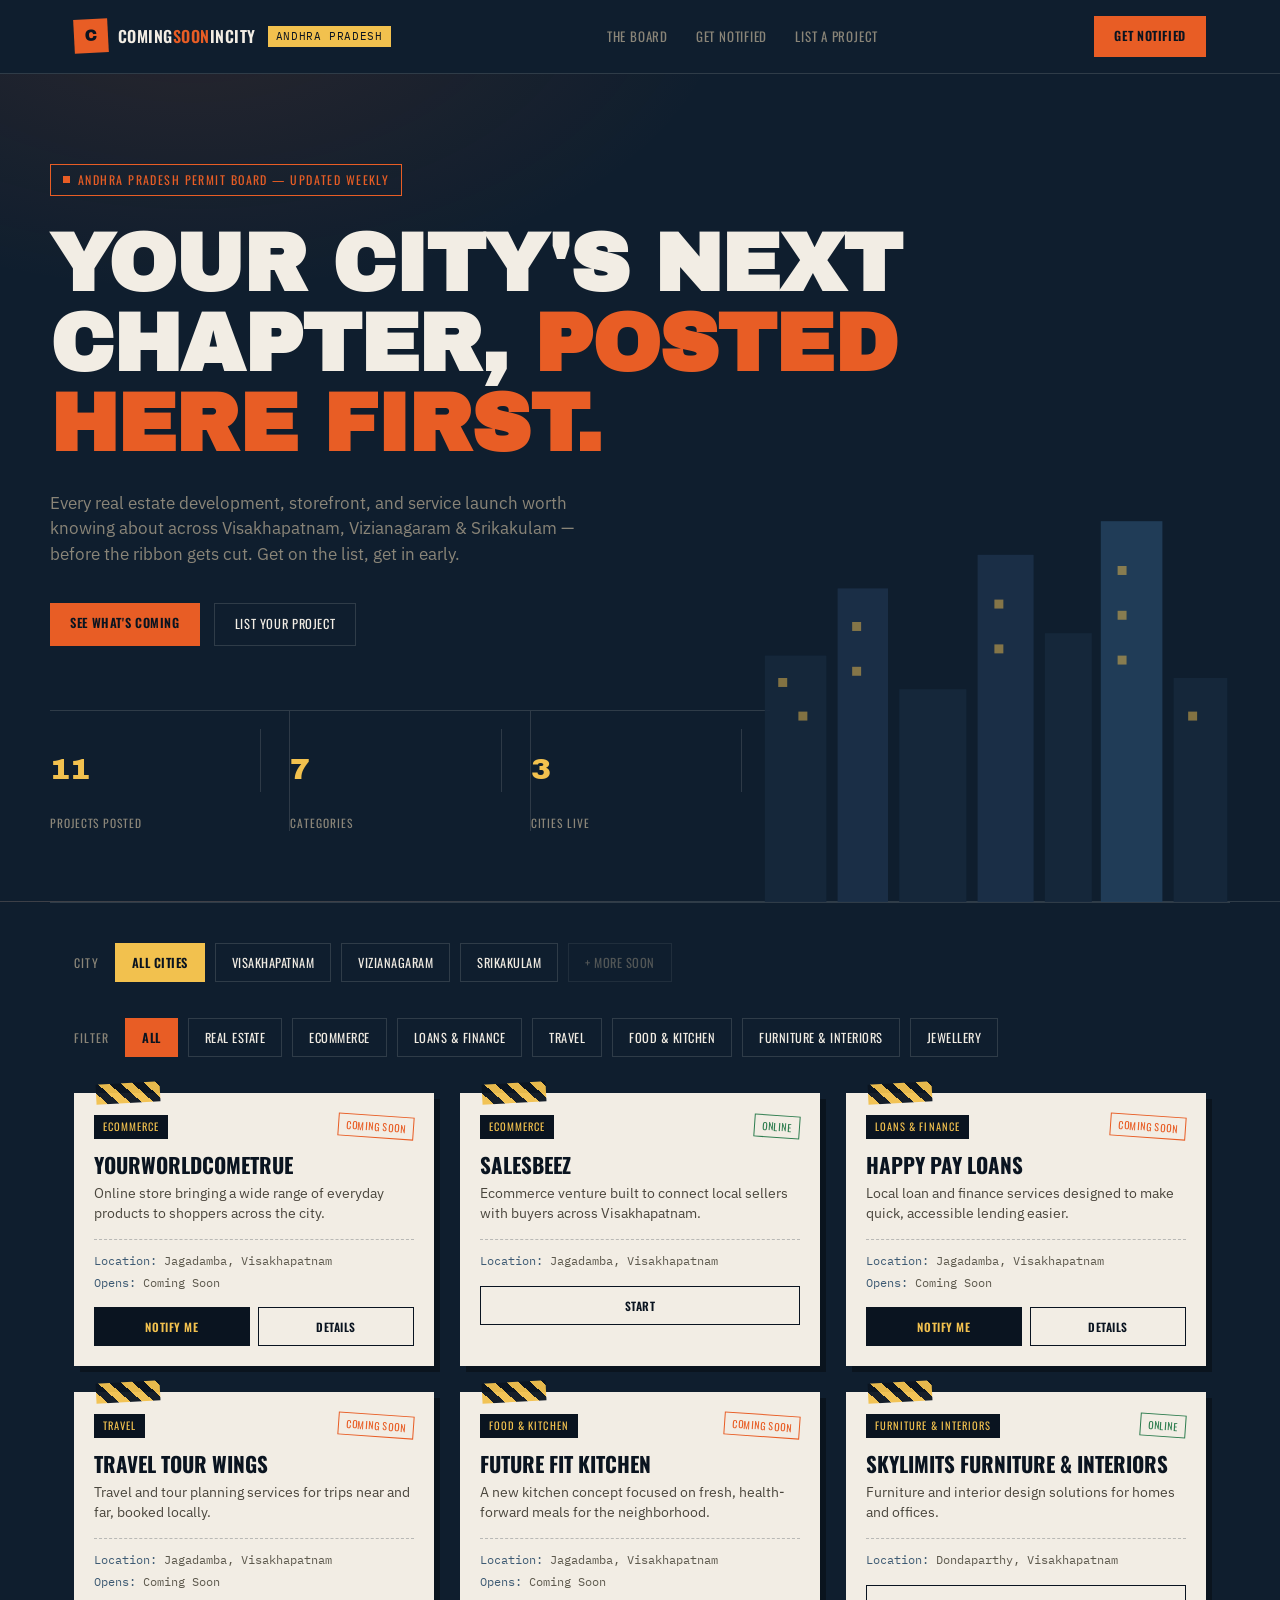
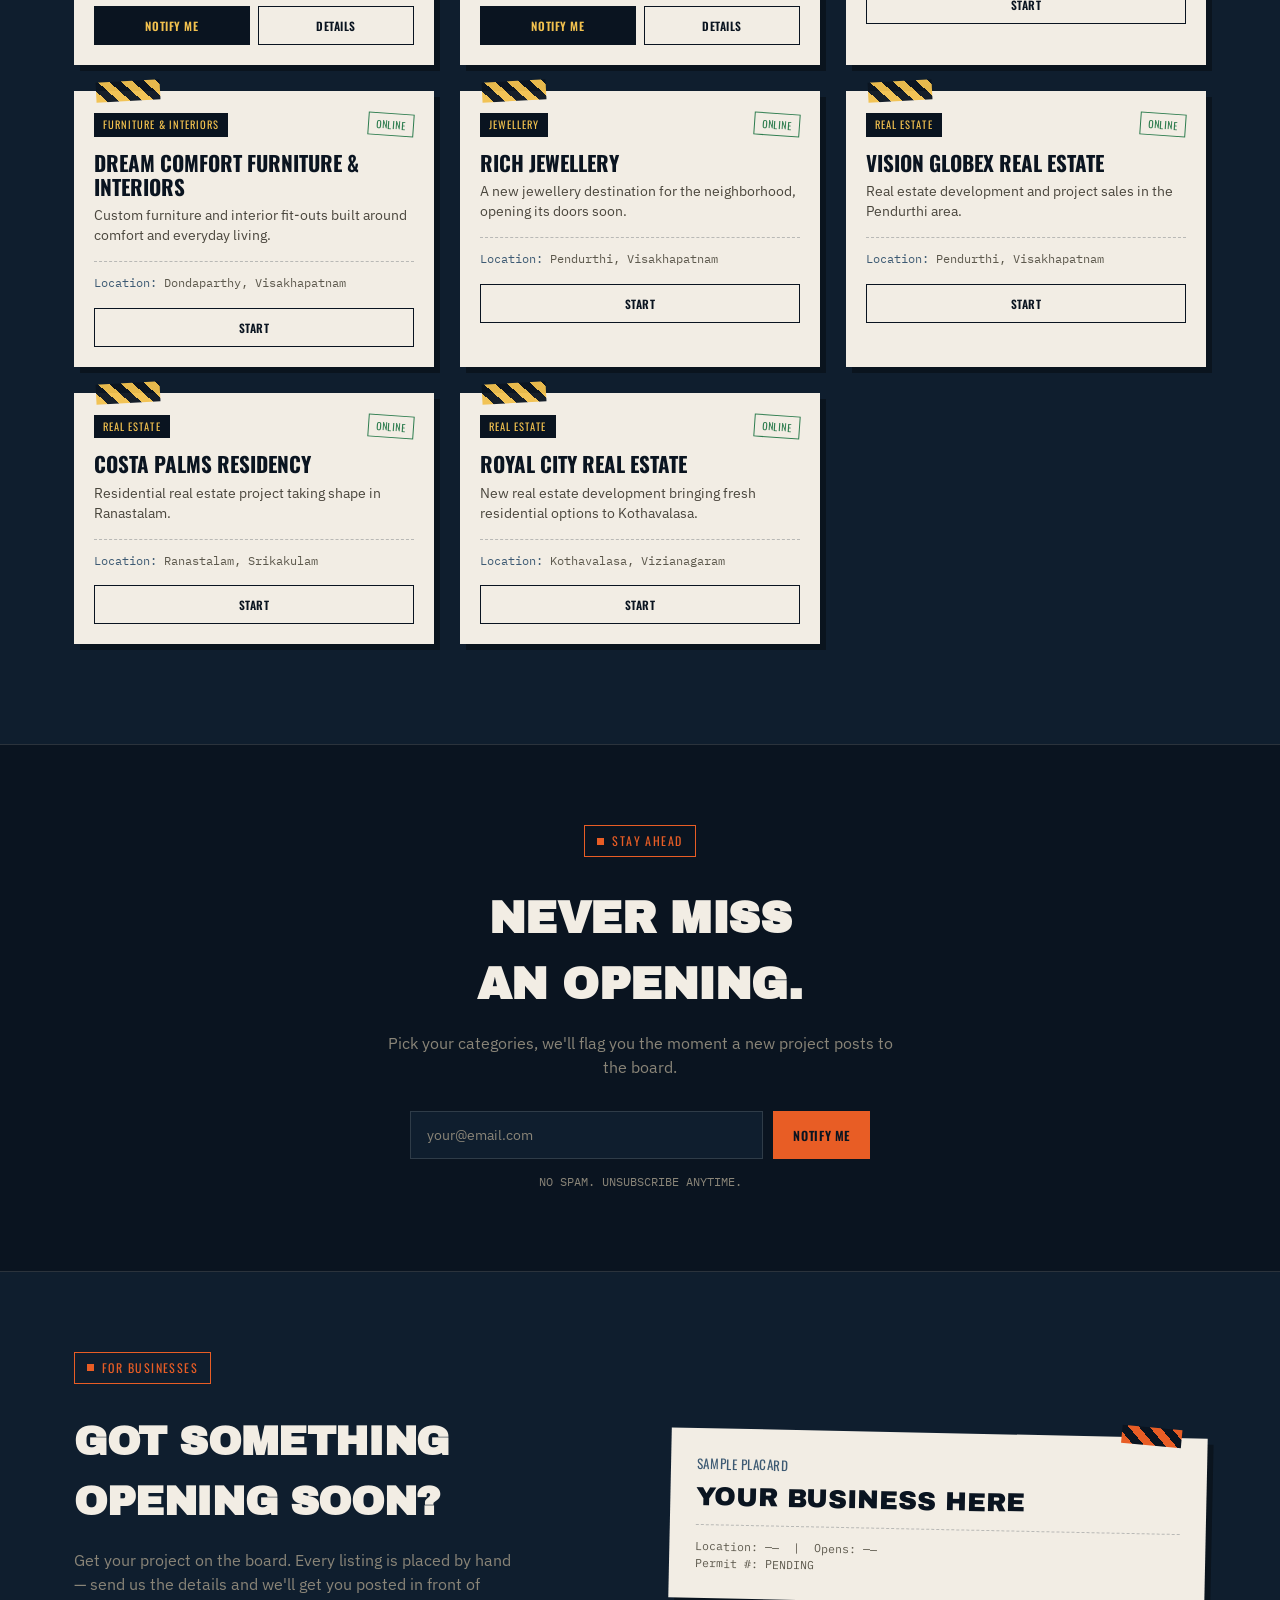
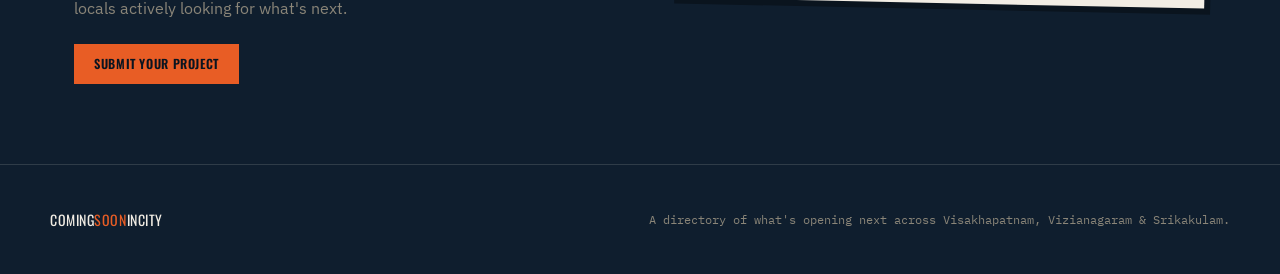
==== index.html @ 146c9859 "Initial commit" ====
<!DOCTYPE html>
<html lang="en">
<head>
<meta charset="UTF-8">
<meta name="viewport" content="width=device-width, initial-scale=1.0">
<title>ComingSoonInCity — What's Opening Next</title>
<link rel="preconnect" href="https://fonts.googleapis.com">
<link href="https://fonts.googleapis.com/css2?family=Archivo+Black&family=Oswald:wght@400;500;600;700&family=IBM+Plex+Sans:wght@400;500;600&family=IBM+Plex+Mono:wght@400;500;600&display=swap" rel="stylesheet">
<link rel="stylesheet" href="style.css">
</head>
<body>

<header>
  <div class="nav-wrap">
    <div class="logo">
      <div class="mark">C</div>
      <div class="wordmark">Coming<span>Soon</span>InCity</div>
      <div class="city-badge">Andhra Pradesh</div>
    </div>
    <nav class="links">
      <a href="#board">The Board</a>
      <a href="#notify">Get Notified</a>
      <a href="#list">List a Project</a>
    </nav>
    <a href="#notify" class="btn btn-primary">Get Notified</a>
  </div>
</header>

<section class="hero">
  <div class="hero-inner">
    <div class="permit-tag">Andhra Pradesh Permit Board — Updated Weekly</div>
    <h1 class="hero-headline display">
      Your city's next<br> chapter, <span class="accent">posted<br>here first.</span>
    </h1>
    <p class="hero-sub">Every real estate development, storefront, and service launch worth knowing about across Visakhapatnam, Vizianagaram &amp; Srikakulam — before the ribbon gets cut. Get on the list, get in early.</p>
    <div class="hero-cta">
      <a href="#board" class="btn btn-primary">See What's Coming</a>
      <a href="#list" class="btn btn-outline">List Your Project</a>
    </div>

    <div class="hero-stats">
      <div><div class="num">11</div><div class="lbl">Projects Posted</div></div>
      <div><div class="num">7</div><div class="lbl">Categories</div></div>
      <div><div class="num">3</div><div class="lbl">Cities Live</div></div>
    </div>
  </div>

  <svg class="skyline" viewBox="0 0 500 400" xmlns="http://www.w3.org/2000/svg" aria-hidden="true">
    <rect x="40" y="180" width="55" height="220" fill="#16283c"/>
    <rect x="105" y="120" width="45" height="280" fill="#1c3049"/>
    <rect x="160" y="210" width="60" height="190" fill="#16283c"/>
    <rect x="230" y="90" width="50" height="310" fill="#1c3049"/>
    <rect x="290" y="160" width="42" height="240" fill="#16283c"/>
    <rect x="340" y="60" width="55" height="340" fill="#22405c"/>
    <rect x="405" y="200" width="48" height="200" fill="#16283c"/>
    <g fill="#F2C14E" opacity="0.55">
      <rect x="52" y="200" width="8" height="8"/><rect x="70" y="230" width="8" height="8"/>
      <rect x="118" y="150" width="8" height="8"/><rect x="118" y="190" width="8" height="8"/>
      <rect x="245" y="130" width="8" height="8"/><rect x="245" y="170" width="8" height="8"/>
      <rect x="355" y="100" width="8" height="8"/><rect x="355" y="140" width="8" height="8"/><rect x="355" y="180" width="8" height="8"/>
      <rect x="418" y="230" width="8" height="8"/>
    </g>
  </svg>
</section>

<div class="city-bar">
  <span class="label">City</span>
  <button class="city-chip active" data-city="all">All Cities</button>
  <button class="city-chip" data-city="visakhapatnam">Visakhapatnam</button>
  <button class="city-chip" data-city="vizianagaram">Vizianagaram</button>
  <button class="city-chip" data-city="srikakulam">Srikakulam</button>
  <button class="city-chip disabled" disabled>+ More Soon</button>
</div>

<div class="filter-bar" id="board">
  <span class="label">Filter</span>
  <button class="chip active" data-filter="all">All</button>
  <button class="chip" data-filter="real-estate">Real Estate</button>
  <button class="chip" data-filter="ecommerce">Ecommerce</button>
  <button class="chip" data-filter="loans">Loans &amp; Finance</button>
  <button class="chip" data-filter="travel">Travel</button>
  <button class="chip" data-filter="kitchen">Food &amp; Kitchen</button>
  <button class="chip" data-filter="furniture">Furniture &amp; Interiors</button>
  <button class="chip" data-filter="jewellery">Jewellery</button>
</div>

<div class="board" id="cardGrid">

  <div class="card" data-cat="ecommerce" data-city="visakhapatnam">
    <div class="tape"></div>
    <div class="card-top"><span class="cat-tag">Ecommerce</span><span class="stamp">Coming Soon</span></div>
    <h3>YourWorldComeTrue</h3>
    <p class="desc">Online store bringing a wide range of everyday products to shoppers across the city.</p>
    <div class="meta">
      <span><span class="k">Location:</span> Jagadamba, Visakhapatnam</span>
      <span><span class="k">Opens:</span> Coming Soon</span>
    </div>
    <div class="card-cta"><button class="primary">Notify Me</button><button>Details</button></div>
  </div>

  <div class="card" data-cat="ecommerce" data-city="visakhapatnam">
    <div class="tape"></div>
    <div class="card-top"><span class="cat-tag">Ecommerce</span><span class="stamp online">Online</span></div>
    <h3>SalesBeez</h3>
    <p class="desc">Ecommerce venture built to connect local sellers with buyers across Visakhapatnam.</p>
    <div class="meta">
      <span><span class="k">Location:</span> Jagadamba, Visakhapatnam</span>
    </div>
    <div class="card-cta">
      <button class="start-btn" data-name="SalesBeez" data-youtube="https://youtube.com/@salesbeez" data-instagram="https://instagram.com/salesbeez" data-wa-join="https://wa.me/9959427831?text=Hi%2C%20I%27d%20like%20to%20connect%20with%20SalesBeez" data-wa-buy="https://wa.me/9347965863?text=Hi%2C%20I%27d%20like%20to%20purchase%20items%20from%20SalesBeez">Start</button>
    </div>
  </div>

  <div class="card" data-cat="loans" data-city="visakhapatnam">
    <div class="tape"></div>
    <div class="card-top"><span class="cat-tag">Loans &amp; Finance</span><span class="stamp">Coming Soon</span></div>
    <h3>Happy Pay Loans</h3>
    <p class="desc">Local loan and finance services designed to make quick, accessible lending easier.</p>
    <div class="meta">
      <span><span class="k">Location:</span> Jagadamba, Visakhapatnam</span>
      <span><span class="k">Opens:</span> Coming Soon</span>
    </div>
    <div class="card-cta"><button class="primary">Notify Me</button><button>Details</button></div>
  </div>

  <div class="card" data-cat="travel" data-city="visakhapatnam">
    <div class="tape"></div>
    <div class="card-top"><span class="cat-tag">Travel</span><span class="stamp">Coming Soon</span></div>
    <h3>Travel Tour Wings</h3>
    <p class="desc">Travel and tour planning services for trips near and far, booked locally.</p>
    <div class="meta">
      <span><span class="k">Location:</span> Jagadamba, Visakhapatnam</span>
      <span><span class="k">Opens:</span> Coming Soon</span>
    </div>
    <div class="card-cta"><button class="primary">Notify Me</button><button>Details</button></div>
  </div>

  <div class="card" data-cat="kitchen" data-city="visakhapatnam">
    <div class="tape"></div>
    <div class="card-top"><span class="cat-tag">Food &amp; Kitchen</span><span class="stamp">Coming Soon</span></div>
    <h3>Future Fit Kitchen</h3>
    <p class="desc">A new kitchen concept focused on fresh, health-forward meals for the neighborhood.</p>
    <div class="meta">
      <span><span class="k">Location:</span> Jagadamba, Visakhapatnam</span>
      <span><span class="k">Opens:</span> Coming Soon</span>
    </div>
    <div class="card-cta"><button class="primary">Notify Me</button><button>Details</button></div>
  </div>

  <div class="card" data-cat="furniture" data-city="visakhapatnam">
    <div class="tape"></div>
    <div class="card-top"><span class="cat-tag">Furniture &amp; Interiors</span><span class="stamp online">Online</span></div>
    <h3>Skylimits Furniture &amp; Interiors</h3>
    <p class="desc">Furniture and interior design solutions for homes and offices.</p>
    <div class="meta">
      <span><span class="k">Location:</span> Dondaparthy, Visakhapatnam</span>
    </div>
    <div class="card-cta">
      <button class="start-btn" data-name="Skylimits Furniture &amp; Interiors" data-youtube="https://youtube.com/@skylimitsfurniture" data-instagram="https://instagram.com/skylimitsfurniture" data-wa-join="https://wa.me/9959427831?text=Hi%2C%20I%27d%20like%20to%20connect%20with%20Skylimits%20Furniture" data-wa-buy="https://wa.me/9959427831?text=Hi%2C%20I%27d%20like%20to%20purchase%20items%20from%20Skylimits%20Furniture">Start</button>
    </div>
  </div>

  <div class="card" data-cat="furniture" data-city="visakhapatnam">
    <div class="tape"></div>
    <div class="card-top"><span class="cat-tag">Furniture &amp; Interiors</span><span class="stamp online">Online</span></div>
    <h3>Dream Comfort Furniture &amp; Interiors</h3>
    <p class="desc">Custom furniture and interior fit-outs built around comfort and everyday living.</p>
    <div class="meta">
      <span><span class="k">Location:</span> Dondaparthy, Visakhapatnam</span>
    </div>
    <div class="card-cta">
      <button class="start-btn" data-name="Dream Comfort Furniture &amp; Interiors" data-youtube="https://youtube.com/@dreamcomfortfurniture" data-instagram="https://instagram.com/dreamcomfortfurniture" data-wa-join="https://wa.me/9959427831?text=Hi%2C%20I%27d%20like%20to%20connect%20with%20Dream%20Comfort%20Furniture" data-wa-buy="https://wa.me/9959427831?text=Hi%2C%20I%27d%20like%20to%20purchase%20items%20from%20Dream%20Comfort%20Furniture">Start</button>
    </div>
  </div>

  <div class="card" data-cat="jewellery" data-city="visakhapatnam">
    <div class="tape"></div>
    <div class="card-top"><span class="cat-tag">Jewellery</span><span class="stamp online">Online</span></div>
    <h3>Rich Jewellery</h3>
    <p class="desc">A new jewellery destination for the neighborhood, opening its doors soon.</p>
    <div class="meta">
      <span><span class="k">Location:</span> Pendurthi, Visakhapatnam</span>
    </div>
    <div class="card-cta">
      <button class="start-btn" data-name="Rich Jewellery" data-youtube="https://youtube.com/@richjewellery" data-instagram="https://instagram.com/richjewellery" data-wa-join="https://wa.me/9959427831?text=Hi%2C%20I%27d%20like%20to%20connect%20with%20Rich%20Jewellery" data-wa-buy="https://wa.me/9959427831?text=Hi%2C%20I%27d%20like%20to%20purchase%20items%20from%20Rich%20Jewellery">Start</button>
    </div>
  </div>

  <div class="card" data-cat="real-estate" data-city="visakhapatnam">
    <div class="tape"></div>
    <div class="card-top"><span class="cat-tag">Real Estate</span><span class="stamp online">Online</span></div>
    <h3>Vision Globex Real Estate</h3>
    <p class="desc">Real estate development and project sales in the Pendurthi area.</p>
    <div class="meta">
      <span><span class="k">Location:</span> Pendurthi, Visakhapatnam</span>
    </div>
    <div class="card-cta">
      <button class="start-btn" data-name="Vision Globex Real Estate" data-youtube="https://youtube.com/@visionglobexrealestate" data-instagram="https://instagram.com/visionglobexrealestate" data-wa-join="https://wa.me/9347965863?text=Hi%2C%20I%27d%20like%20to%20connect%20with%20Vision%20Globex%20Real%20Estate" data-wa-buy="https://wa.me/910000000000?text=Hi%2C%20I%27d%20like%20to%20know%20more%20about%20properties%20from%20Vision%20Globex%20Real%20Estate">Start</button>
    </div>
  </div>

  <div class="card" data-cat="real-estate" data-city="srikakulam">
    <div class="tape"></div>
    <div class="card-top"><span class="cat-tag">Real Estate</span><span class="stamp online">Online</span></div>
    <h3>Costa Palms Residency</h3>
    <p class="desc">Residential real estate project taking shape in Ranastalam.</p>
    <div class="meta">
      <span><span class="k">Location:</span> Ranastalam, Srikakulam</span>
    </div>
    <div class="card-cta">
      <button class="start-btn" data-name="Costa Palms Residency" data-youtube="https://youtube.com/@costapalmsresidency" data-instagram="https://instagram.com/costapalmsresidency" data-wa-join="https://wa.me/9347965863?text=Hi%2C%20I%27d%20like%20to%20connect%20with%20Costa%20Palms%20Residency" data-wa-buy="https://wa.me/910000000000?text=Hi%2C%20I%27d%20like%20to%20know%20more%20about%20properties%20from%20Costa%20Palms%20Residency">Start</button>
    </div>
  </div>

  <div class="card" data-cat="real-estate" data-city="vizianagaram">
    <div class="tape"></div>
    <div class="card-top"><span class="cat-tag">Real Estate</span><span class="stamp online">Online</span></div>
    <h3>Royal City Real Estate</h3>
    <p class="desc">New real estate development bringing fresh residential options to Kothavalasa.</p>
    <div class="meta">
      <span><span class="k">Location:</span> Kothavalasa, Vizianagaram</span>
    </div>
    <div class="card-cta">
      <button class="start-btn" data-name="Royal City Real Estate" data-youtube="https://youtube.com/@royalcityrealestate" data-instagram="https://instagram.com/royalcityrealestate" data-wa-join="https://wa.me/9347965863?text=Hi%2C%20I%27d%20like%20to%20connect%20with%20Royal%20City%20Real%20Estate" data-wa-buy="https://wa.me/910000000000?text=Hi%2C%20I%27d%20like%20to%20know%20more%20about%20properties%20from%20Royal%20City%20Real%20Estate">Start</button>
    </div>
  </div>

</div>

<section class="notify" id="notify">
  <div class="notify-inner">
    <div class="permit-tag">Stay Ahead</div>
    <h2 class="display">Never miss<br>an opening.</h2>
    <p>Pick your categories, we'll flag you the moment a new project posts to the board.</p>
    <form class="notify-form" id="notifyForm">
      <input type="email" placeholder="your@email.com" required aria-label="Email address">
      <button type="submit" class="btn btn-primary">Notify Me</button>
    </form>
    <div class="form-success" id="formSuccess">You're on the list — watch your inbox.</div>
    <div class="notify-note">NO SPAM. UNSUBSCRIBE ANYTIME.</div>
  </div>
</section>

<section class="list-project" id="list">
  <div>
    <div class="permit-tag">For Businesses</div>
    <h2 class="display">Got something<br>opening soon?</h2>
    <p>Get your project on the board. Every listing is placed by hand — send us the details and we'll get you posted in front of locals actively looking for what's next.</p>
    <a href="#" class="btn btn-primary">Submit Your Project</a>
  </div>
  <div class="placard-mini">
    <div class="tape"></div>
    <div class="signage">Sample Placard</div>
    <div class="big">Your Business Here</div>
    <div class="fine">Location: —— &nbsp;|&nbsp; Opens: ——<br>Permit #: PENDING</div>
  </div>
</section>

<footer>
  <div class="footer-inner">
    <div class="wordmark">Coming<span>Soon</span>InCity</div>
    <div class="footer-note">A directory of what's opening next across Visakhapatnam, Vizianagaram &amp; Srikakulam.</div>
  </div>
</footer>

<div class="chat-overlay" id="chatOverlay" aria-hidden="true">
  <div class="chat-modal">
    <div class="chat-tape"></div>
    <button class="chat-close" id="chatClose" aria-label="Close">&times;</button>
    <div class="chat-header">
      <span class="chat-dot"></span>
      <span class="signage">Connect Assistant</span>
    </div>
    <p class="chat-msg">Ready to connect with <strong id="chatBizName">this business</strong>? Pick where:</p>

    <div class="chat-options" id="chatMainOptions">
      <a class="chat-btn yt" id="chatYoutube" href="#" target="_blank" rel="noopener">
        <span class="chat-btn-icon">▶</span> Subscribe on YouTube
      </a>
      <a class="chat-btn ig" id="chatInstagram" href="#" target="_blank" rel="noopener">
        <span class="chat-btn-icon">◎</span> Follow on Instagram
      </a>
      <button class="chat-btn wa" id="chatWhatsappBtn">
        <span class="chat-btn-icon">✆</span> Connect on WhatsApp
      </button>
    </div>

    <div class="chat-options" id="chatWaOptions" hidden>
      <p class="chat-submsg">How would you like to reach out?</p>
      <a class="chat-btn wa" id="chatWaJoin" href="#" target="_blank" rel="noopener">Join Their Business</a>
      <a class="chat-btn wa" id="chatWaBuy" href="#" target="_blank" rel="noopener">Purchase Items</a>
      <button class="chat-back" id="chatBack">&larr; Back</button>
    </div>
  </div>
</div>

<script src="script.js"></script>

</body>
</html>
---- style.css ----
:root{
    --navy: #0F1E2E;
    --navy-deep: #0A1420;
    --paper: #F2EDE4;
    --steel: #3D5A73;
    --concrete: #8A8578;
    --orange: #E85D25;
    --yellow: #F2C14E;
    --line: rgba(242,237,228,0.14);
  }
  *{box-sizing:border-box; margin:0; padding:0;}
  html{scroll-behavior:smooth;}
  body{
    background: var(--navy);
    color: var(--paper);
    font-family: 'IBM Plex Sans', sans-serif;
    line-height:1.5;
    overflow-x:hidden;
  }
  .display{ font-family:'Archivo Black', sans-serif; text-transform:uppercase; letter-spacing:-0.01em;}
  .signage{ font-family:'Oswald', sans-serif; text-transform:uppercase; letter-spacing:0.04em;}
  .mono{ font-family:'IBM Plex Mono', monospace; }

  a{color:inherit;}

  /* ---------- Hazard stripe utility ---------- */
  .hazard{
    background: repeating-linear-gradient(45deg, var(--yellow) 0 10px, var(--navy-deep) 10px 20px);
  }

  /* ---------- Nav ---------- */
  header{
    position:sticky; top:0; z-index:50;
    background: var(--navy);
    border-bottom:1px solid var(--line);
  }
  .nav-wrap{
    max-width:1180px; margin:0 auto; padding:16px 24px;
    display:flex; align-items:center; justify-content:space-between;
  }
  .logo{ display:flex; align-items:center; gap:10px; }
  .logo .mark{
    width:34px; height:34px; background:var(--orange); flex-shrink:0;
    display:flex; align-items:center; justify-content:center;
    font-family:'Archivo Black', sans-serif; color:var(--navy-deep); font-size:16px;
    transform:rotate(-3deg);
  }
  .logo .wordmark{ font-family:'Oswald', sans-serif; font-weight:600; letter-spacing:0.03em; font-size:16px; text-transform:uppercase;}
  .logo .wordmark span{ color: var(--orange); }
  .city-badge{
    font-family:'IBM Plex Mono', monospace; font-size:10.5px; letter-spacing:0.06em; text-transform:uppercase;
    color: var(--navy-deep); background: var(--yellow); padding:3px 8px; margin-left:2px;
  }
  @media (max-width:560px){ .city-badge{ display:none; } }
  nav.links{ display:flex; gap:28px; font-size:13px; letter-spacing:0.06em; }
  nav.links a{ text-decoration:none; color: var(--concrete); font-family:'Oswald',sans-serif; text-transform:uppercase; transition:color .15s;}
  nav.links a:hover{ color: var(--paper); }
  .btn{
    font-family:'Oswald', sans-serif; text-transform:uppercase; letter-spacing:0.05em; font-size:12.5px;
    padding:11px 20px; border:none; cursor:pointer; text-decoration:none;
    display:inline-block; transition:transform .15s, box-shadow .15s;
  }
  .btn-primary{ background:var(--orange); color:var(--navy-deep); font-weight:600;}
  .btn-primary:hover{ transform:translate(-2px,-2px); box-shadow:3px 3px 0 var(--yellow);}
  .btn-outline{ background:transparent; border:1px solid var(--line); color:var(--paper);}
  .btn-outline:hover{ border-color:var(--paper); }
  @media (max-width:760px){ nav.links{ display:none; } }

  /* ---------- Hero ---------- */
  .hero{
    position:relative;
    padding:90px 24px 70px;
    border-bottom:1px solid var(--line);
    background:
      radial-gradient(ellipse 900px 500px at 15% -10%, rgba(232,93,37,0.12), transparent 60%),
      var(--navy);
  }
  .hero-inner{ max-width:1180px; margin:0 auto; position:relative; }
  .permit-tag{
    display:inline-flex; align-items:center; gap:8px;
    border:1px solid var(--orange); color:var(--orange);
    font-family:'Oswald', sans-serif; font-size:12px; letter-spacing:0.12em; text-transform:uppercase;
    padding:6px 12px; margin-bottom:28px;
  }
  .permit-tag::before{ content:""; width:7px; height:7px; background:var(--orange); display:inline-block; }
  h1.hero-headline{
    font-size: clamp(38px, 6.4vw, 84px);
    line-height: 0.98;
    max-width: 950px;
  }
  h1.hero-headline .accent{ color: var(--orange); }
  .hero-sub{
    max-width: 560px; margin-top:26px; font-size:17px; color: var(--concrete);
  }
  .hero-cta{ display:flex; gap:14px; margin-top:36px; flex-wrap:wrap; }

  .skyline{
    position:absolute; right:0; bottom:-1px; width:46%; max-width:560px; opacity:0.9;
    pointer-events:none;
  }
  @media (max-width: 900px){ .skyline{ display:none; } }

  .hero-stats{
    display:flex; gap:0; margin-top:64px; border-top:1px solid var(--line);
    max-width:720px;
  }
  .hero-stats div{ padding:18px 28px 0 0; border-right:1px solid var(--line); flex:1;}
  .hero-stats div:last-child{ border-right:none; }
  .hero-stats .num{ font-family:'Archivo Black', sans-serif; font-size:30px; color:var(--yellow); }
  .hero-stats .lbl{ font-size:11.5px; color:var(--concrete); text-transform:uppercase; letter-spacing:0.08em; margin-top:4px; font-family:'Oswald',sans-serif; }

  /* ---------- City bar ---------- */
  .city-bar{
    max-width:1180px; margin:0 auto; padding:40px 24px 0;
    display:flex; flex-wrap:wrap; gap:10px; align-items:center;
    border-top:1px solid var(--line);
  }
  .city-bar .label{ font-family:'Oswald',sans-serif; font-size:12px; letter-spacing:0.1em; color:var(--concrete); text-transform:uppercase; margin-right:6px;}
  .city-chip{
    font-family:'Oswald', sans-serif; font-size:12.5px; text-transform:uppercase; letter-spacing:0.04em;
    padding:9px 16px; border:1px solid var(--line); background:transparent; color:var(--paper);
    cursor:pointer;
  }
  .city-chip.active{ background:var(--yellow); border-color:var(--yellow); color:var(--navy-deep); font-weight:600; }
  .city-chip.disabled{ color:var(--concrete); cursor:not-allowed; opacity:0.55; }
  .city-chip.disabled em{ font-style:normal; font-family:'IBM Plex Mono', monospace; font-size:10px; margin-left:6px; }

  /* ---------- Filter bar ---------- */
  .filter-bar{
    max-width:1180px; margin:0 auto; padding:36px 24px 0;
    display:flex; flex-wrap:wrap; gap:10px; align-items:center;
  }
  .filter-bar .label{ font-family:'Oswald',sans-serif; font-size:12px; letter-spacing:0.1em; color:var(--concrete); text-transform:uppercase; margin-right:6px;}
  .chip{
    font-family:'Oswald', sans-serif; font-size:12.5px; text-transform:uppercase; letter-spacing:0.04em;
    padding:9px 16px; border:1px solid var(--line); background:transparent; color:var(--paper);
    cursor:pointer; transition:all .15s;
  }
  .chip.active, .chip:hover{ background:var(--orange); border-color:var(--orange); color:var(--navy-deep); font-weight:600;}

  /* ---------- Board / grid ---------- */
  .board{
    max-width:1180px; margin:0 auto; padding:36px 24px 100px;
    display:grid; grid-template-columns:repeat(3, 1fr); gap:26px;
  }
  @media (max-width:980px){ .board{ grid-template-columns:repeat(2,1fr);} }
  @media (max-width:640px){ .board{ grid-template-columns:1fr;} }

  .card{
    position:relative;
    background: var(--paper);
    color: var(--navy-deep);
    padding:22px 20px 20px;
    box-shadow: 6px 6px 0 rgba(0,0,0,0.35);
    transition: transform .18s ease;
  }
  .card:hover{ transform:translateY(-4px); }
  .card .tape{
    position:absolute; top:-10px; left:22px; width:64px; height:20px;
    background: repeating-linear-gradient(45deg, var(--yellow) 0 8px, var(--navy-deep) 8px 16px);
    transform:rotate(-3deg); opacity:0.95;
  }
  .card-top{ display:flex; justify-content:space-between; align-items:flex-start; margin-bottom:14px;}
  .cat-tag{
    font-family:'Oswald', sans-serif; font-size:10.5px; letter-spacing:0.1em; text-transform:uppercase;
    background: var(--navy-deep); color:var(--yellow); padding:4px 9px;
  }
  .stamp{
    font-family:'Oswald', sans-serif; font-size:10px; letter-spacing:0.08em; text-transform:uppercase;
    color: var(--orange); border:1.5px solid var(--orange); padding:3px 7px;
    transform: rotate(4deg);
  }
  .stamp.online{
    color: #2E7D4F; border-color: #2E7D4F;
  }
  .card h3{
    font-family:'Oswald', sans-serif; font-weight:700; font-size:21px; text-transform:uppercase;
    line-height:1.15; margin-bottom:6px;
  }
  .card .desc{ font-size:13.5px; color:#4a463d; margin-bottom:16px; }
  .card .meta{
    font-family:'IBM Plex Mono', monospace; font-size:11.5px; color:#5c584c;
    border-top:1px dashed rgba(15,30,46,0.25); padding-top:12px;
    display:flex; flex-direction:column; gap:4px;
  }
  .card .meta span.k{ color:var(--steel); }
  .card-cta{
    margin-top:16px; display:flex; gap:8px;
  }
  .card-cta button{
    flex:1; font-family:'Oswald', sans-serif; text-transform:uppercase; font-size:11.5px; letter-spacing:0.05em;
    padding:10px 8px; border:1.5px solid var(--navy-deep); background:transparent; color:var(--navy-deep);
    cursor:pointer; font-weight:600; transition:all .15s;
  }
  .card-cta button.primary{ background:var(--navy-deep); color:var(--yellow); }
  .card-cta button:hover{ opacity:0.75; }

  .start-btn{
    width:100%; font-family:'Oswald', sans-serif; text-transform:uppercase; font-size:13px; letter-spacing:0.06em;
    padding:12px 8px; border:none; background:var(--orange); color:var(--navy-deep);
    cursor:pointer; font-weight:700; transition:transform .15s, box-shadow .15s;
  }
  .start-btn:hover{ transform:translate(-2px,-2px); box-shadow:3px 3px 0 var(--yellow); }

  /* ---------- Connect assistant modal ---------- */
  .chat-overlay{
    display:none; position:fixed; inset:0; z-index:200;
    background: rgba(10,20,32,0.78);
    align-items:center; justify-content:center; padding:20px;
  }
  .chat-overlay.open{ display:flex; }
  .chat-modal{
    position:relative; width:100%; max-width:380px;
    background: var(--paper); color: var(--navy-deep);
    padding:28px 24px 24px; box-shadow:8px 8px 0 rgba(0,0,0,0.4);
  }
  .chat-tape{
    position:absolute; top:-10px; left:24px; width:70px; height:20px;
    background: repeating-linear-gradient(45deg, var(--yellow) 0 8px, var(--navy-deep) 8px 16px);
    transform:rotate(-3deg);
  }
  .chat-close{
    position:absolute; top:12px; right:14px; background:none; border:none; cursor:pointer;
    font-size:22px; line-height:1; color:var(--navy-deep); font-family:'IBM Plex Sans',sans-serif;
  }
  .chat-header{ display:flex; align-items:center; gap:8px; margin-bottom:14px; }
  .chat-dot{ width:9px; height:9px; border-radius:50%; background:#2E7D4F; display:inline-block; }
  .chat-header .signage{ font-size:13px; font-weight:600; color:var(--steel); }
  .chat-msg{ font-size:15px; margin-bottom:18px; line-height:1.4; }
  .chat-submsg{ font-size:13px; color:#5c584c; margin-bottom:10px; }
  .chat-options{ display:flex; flex-direction:column; gap:10px; }
  .chat-btn{
    display:flex; align-items:center; gap:10px; justify-content:center;
    font-family:'Oswald', sans-serif; text-transform:uppercase; font-size:12.5px; letter-spacing:0.04em;
    padding:12px 14px; border:1.5px solid var(--navy-deep); background:transparent; color:var(--navy-deep);
    cursor:pointer; text-decoration:none; font-weight:600; transition:all .15s;
  }
  .chat-btn-icon{ font-size:14px; }
  .chat-btn.yt:hover{ background:#E4362E; border-color:#E4362E; color:#fff; }
  .chat-btn.ig:hover{ background:#C13584; border-color:#C13584; color:#fff; }
  .chat-btn.wa{ border-color:#2E7D4F; color:#2E7D4F; }
  .chat-btn.wa:hover{ background:#2E7D4F; color:#fff; }
  .chat-back{
    margin-top:2px; background:none; border:none; text-decoration:underline;
    font-family:'IBM Plex Sans',sans-serif; font-size:12.5px; color:#5c584c; cursor:pointer; align-self:flex-start;
  }

  /* ---------- Notify section ---------- */
  .notify{
    background: var(--navy-deep);
    border-top:1px solid var(--line); border-bottom:1px solid var(--line);
    padding:80px 24px;
  }
  .notify-inner{ max-width:720px; margin:0 auto; text-align:center; }
  .notify h2{ font-size:clamp(28px,4vw,44px); }
  .notify p{ color:var(--concrete); margin-top:14px; max-width:520px; margin-left:auto; margin-right:auto; }
  .notify-form{
    display:flex; gap:10px; margin-top:32px; max-width:460px; margin-left:auto; margin-right:auto; flex-wrap:wrap;
  }
  .notify-form input{
    flex:1; min-width:200px; padding:14px 16px; background:var(--navy);
    border:1px solid var(--line); color:var(--paper); font-family:'IBM Plex Sans',sans-serif; font-size:14px;
  }
  .notify-form input::placeholder{ color:var(--concrete); }
  .notify-form input:focus{ outline:2px solid var(--orange); outline-offset:1px; }
  .notify-note{ font-size:11.5px; color:var(--concrete); margin-top:14px; font-family:'IBM Plex Mono', monospace;}
  .form-success{ display:none; color:var(--yellow); font-family:'Oswald',sans-serif; text-transform:uppercase; letter-spacing:0.05em; margin-top:18px; font-size:13px;}

  /* ---------- List-your-project ---------- */
  .list-project{
    max-width:1180px; margin:0 auto; padding:80px 24px;
    display:grid; grid-template-columns:1fr 1fr; gap:60px; align-items:center;
  }
  @media (max-width:800px){ .list-project{ grid-template-columns:1fr; gap:36px; } }
  .list-project h2{ font-size:clamp(26px,3.6vw,40px); margin-bottom:16px; }
  .list-project p{ color:var(--concrete); margin-bottom:24px; max-width:440px;}
  .placard-mini{
    background:var(--paper); color:var(--navy-deep); padding:26px; position:relative;
    box-shadow:6px 6px 0 rgba(0,0,0,0.35); transform:rotate(1.2deg);
  }
  .placard-mini .tape{ position:absolute; top:-10px; right:26px; width:60px; height:18px; background:repeating-linear-gradient(45deg, var(--orange) 0 8px, var(--navy-deep) 8px 16px); transform:rotate(4deg);}
  .placard-mini .signage{ font-size:13px; color:var(--steel); margin-bottom:8px;}
  .placard-mini .big{ font-family:'Archivo Black',sans-serif; font-size:26px; text-transform:uppercase; line-height:1.1;}
  .placard-mini .fine{ font-family:'IBM Plex Mono', monospace; font-size:11.5px; margin-top:14px; color:#5c584c; border-top:1px dashed rgba(15,30,46,0.25); padding-top:12px;}

  /* ---------- Footer ---------- */
  footer{
    padding:44px 24px; border-top:1px solid var(--line);
  }
  .footer-inner{
    max-width:1180px; margin:0 auto; display:flex; justify-content:space-between; align-items:center; flex-wrap:wrap; gap:16px;
  }
  .footer-inner .wordmark{ font-family:'Oswald',sans-serif; text-transform:uppercase; letter-spacing:0.04em; font-size:14px; }
  .footer-inner .wordmark span{ color:var(--orange); }
  .footer-note{ font-family:'IBM Plex Mono', monospace; font-size:11.5px; color:var(--concrete); }

  ::selection{ background:var(--orange); color:var(--navy-deep); }
  @media (prefers-reduced-motion: reduce){ *{ transition:none !important; scroll-behavior:auto !important; } }
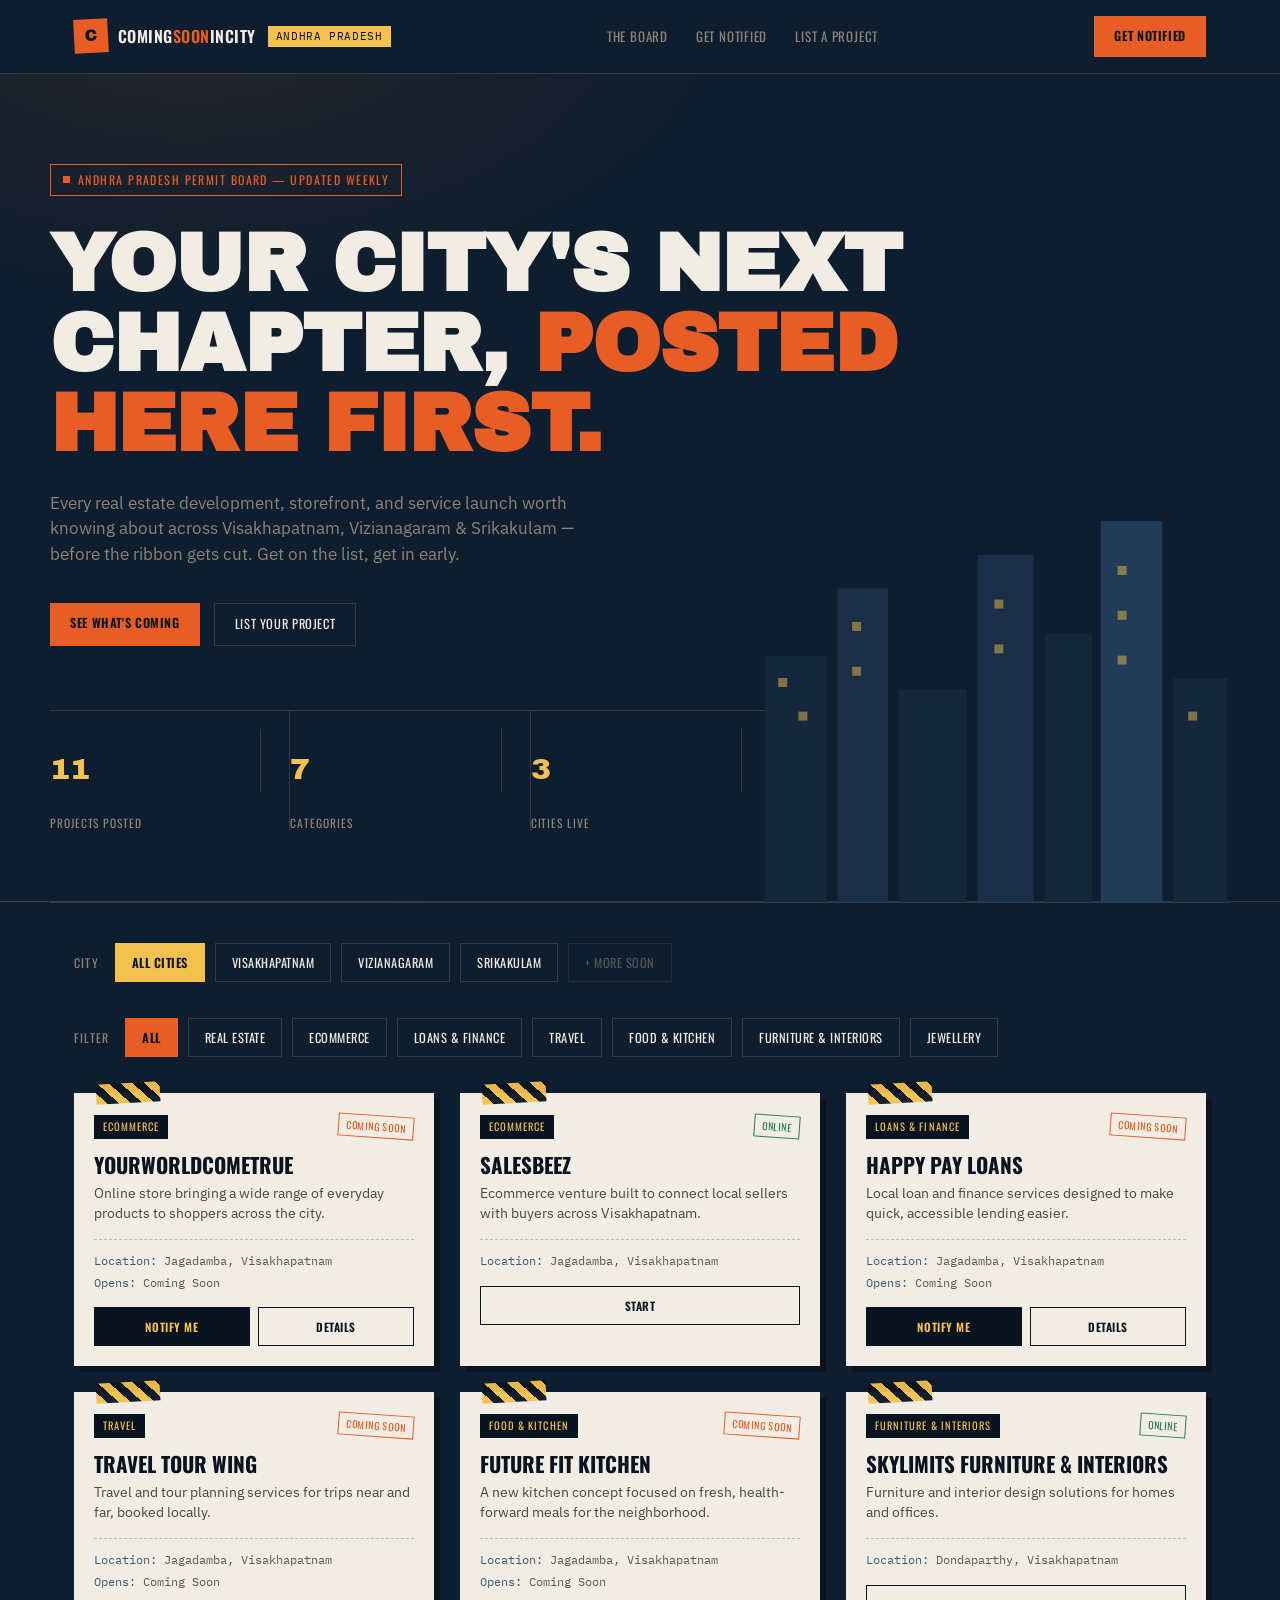
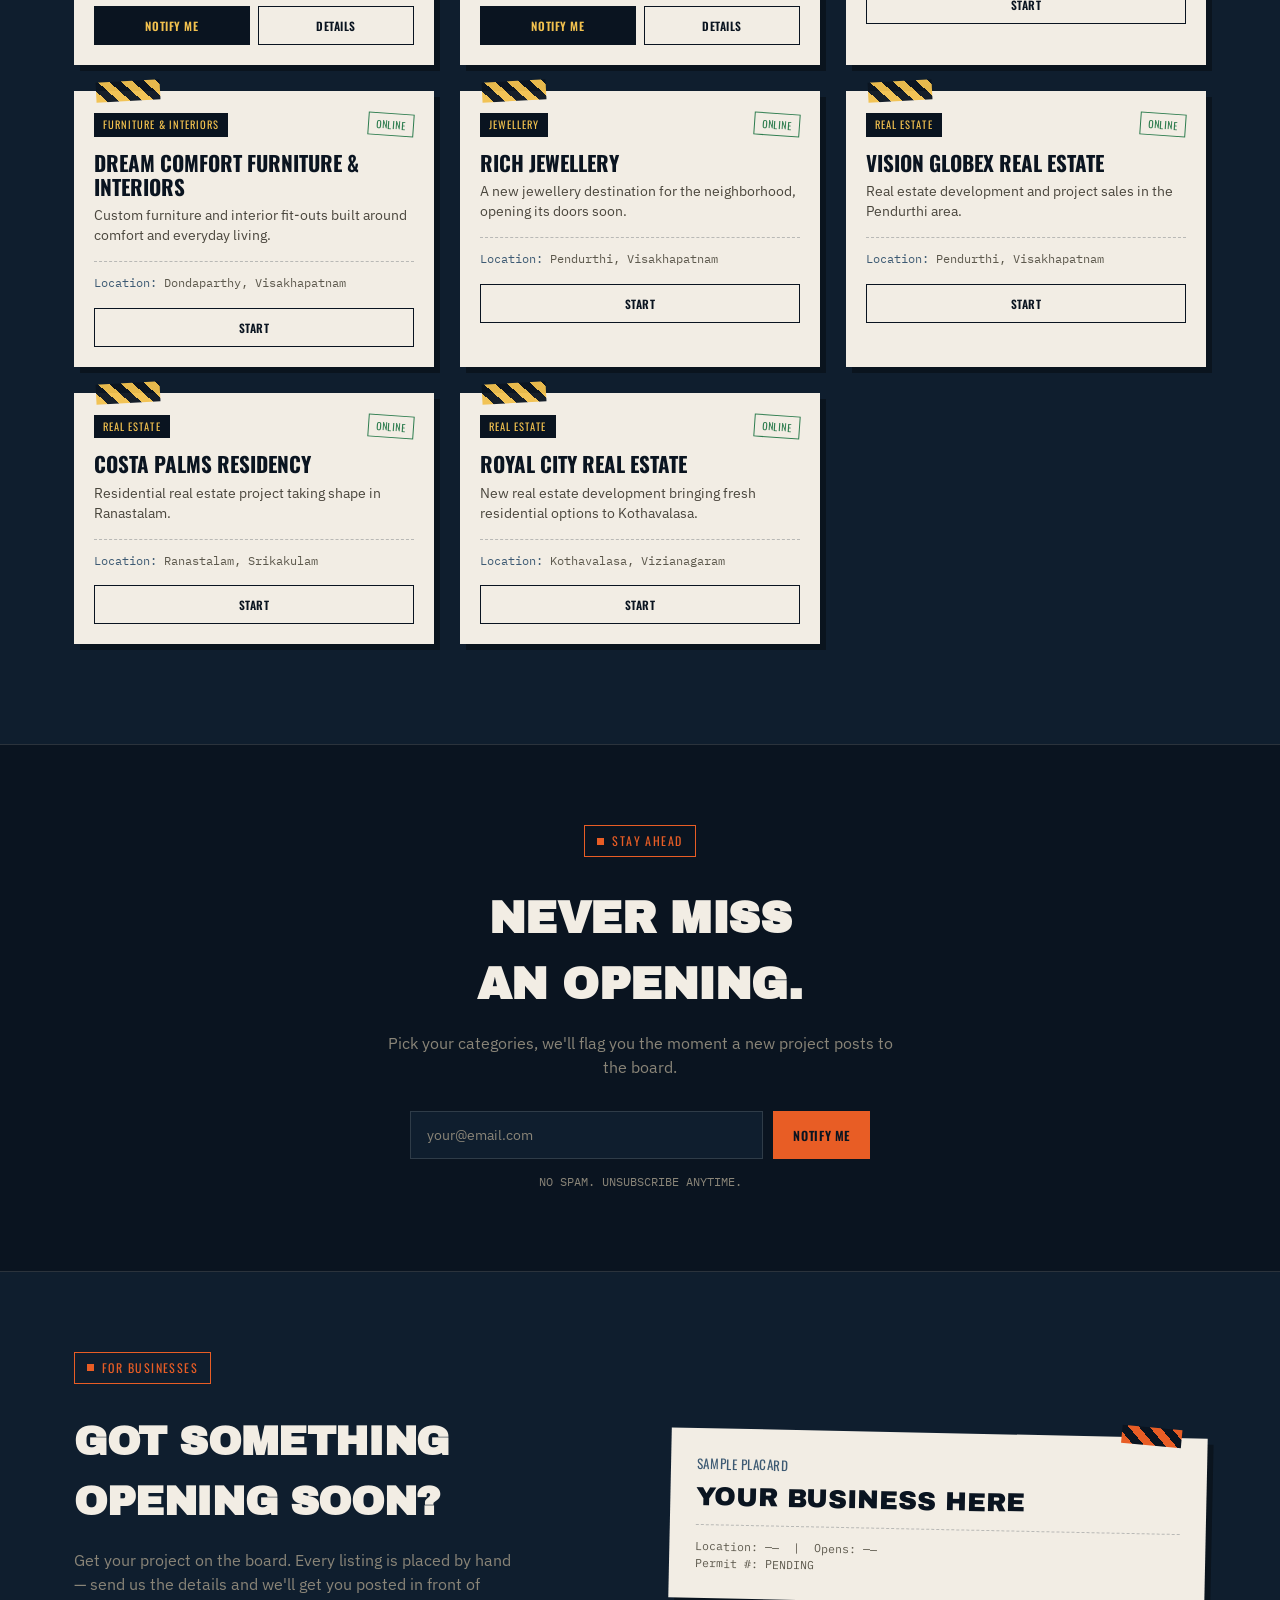
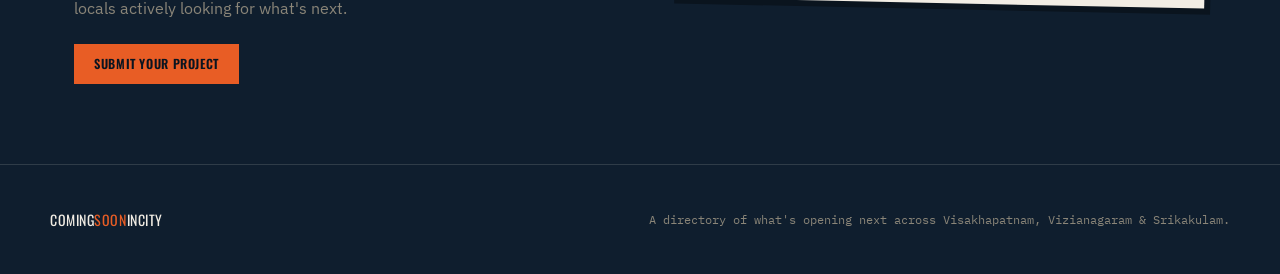
==== commit f0435451: "First commit" ====
--- a/index.html
+++ b/index.html
@@ -126,7 +126,7 @@
   <div class="card" data-cat="travel" data-city="visakhapatnam">
     <div class="tape"></div>
     <div class="card-top"><span class="cat-tag">Travel</span><span class="stamp">Coming Soon</span></div>
-    <h3>Travel Tour Wings</h3>
+    <h3>Travel Tour Wing</h3>
     <p class="desc">Travel and tour planning services for trips near and far, booked locally.</p>
     <div class="meta">
       <span><span class="k">Location:</span> Jagadamba, Visakhapatnam</span>
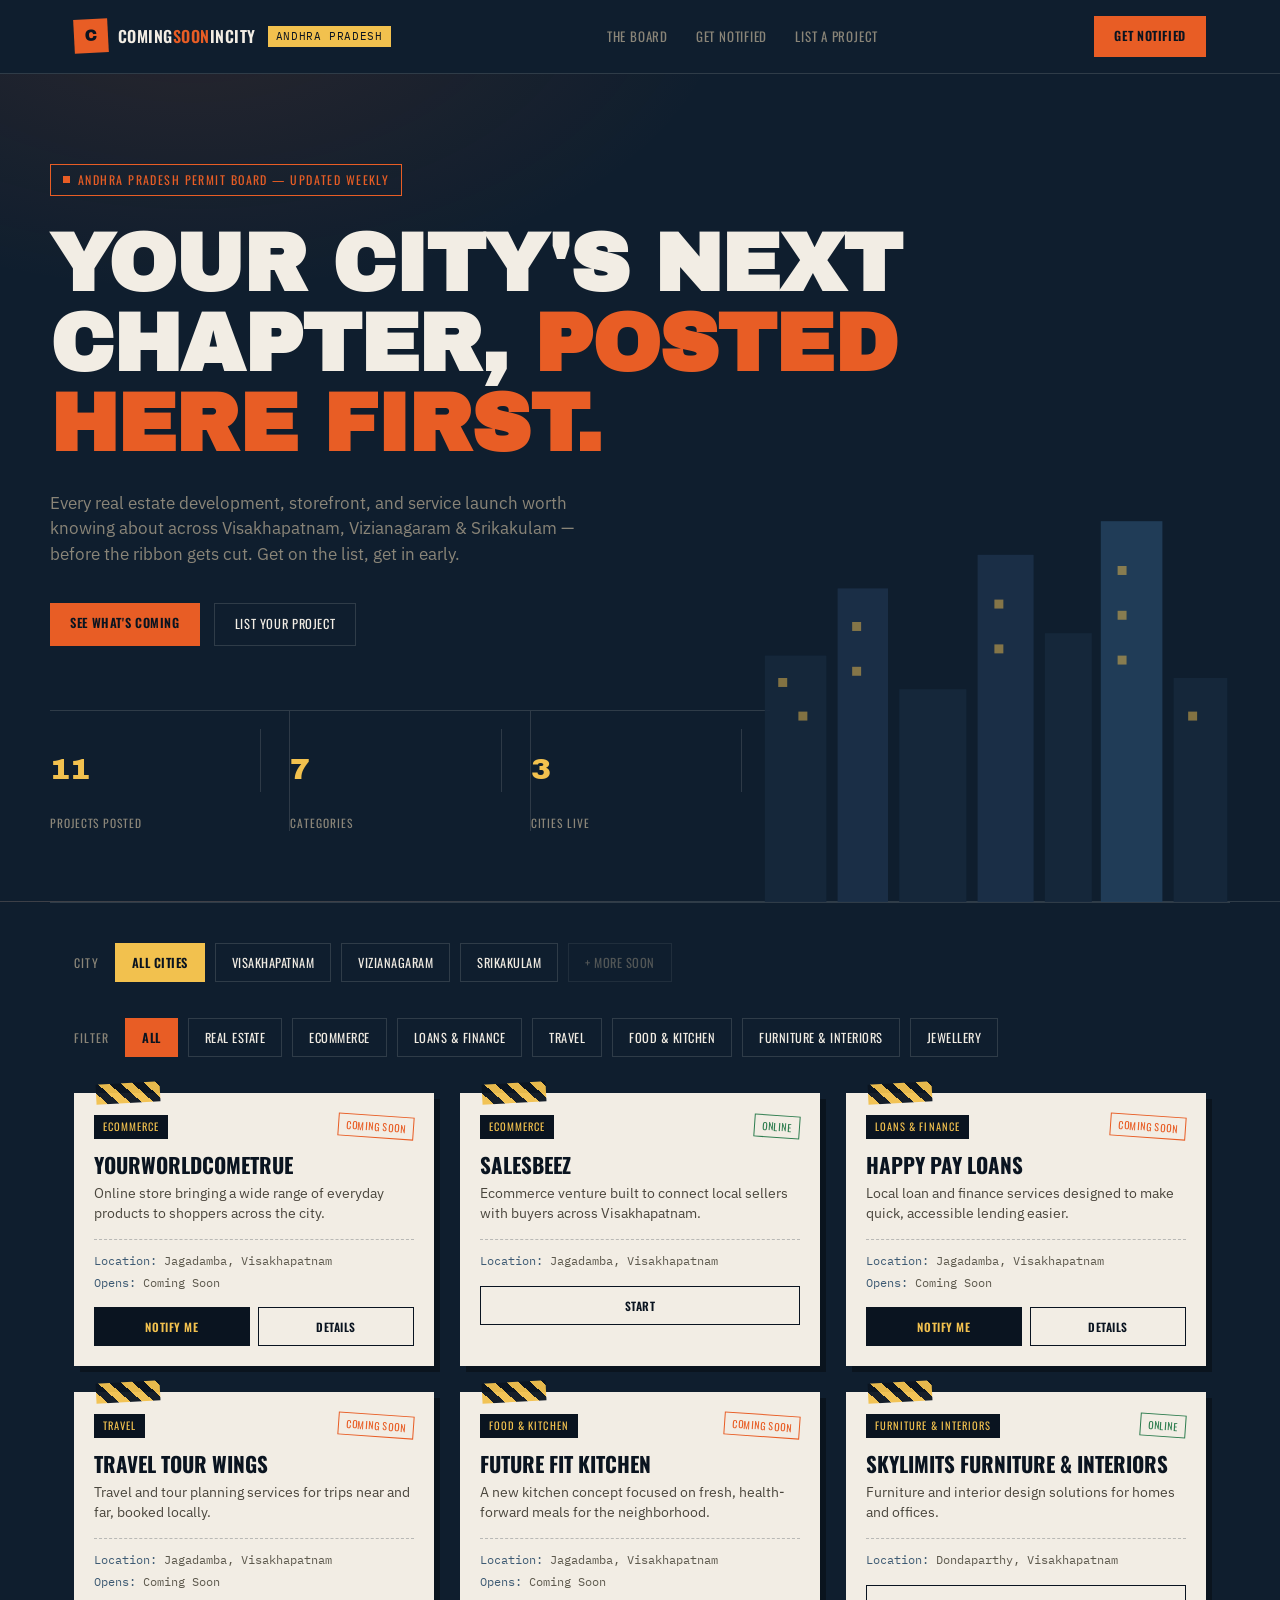
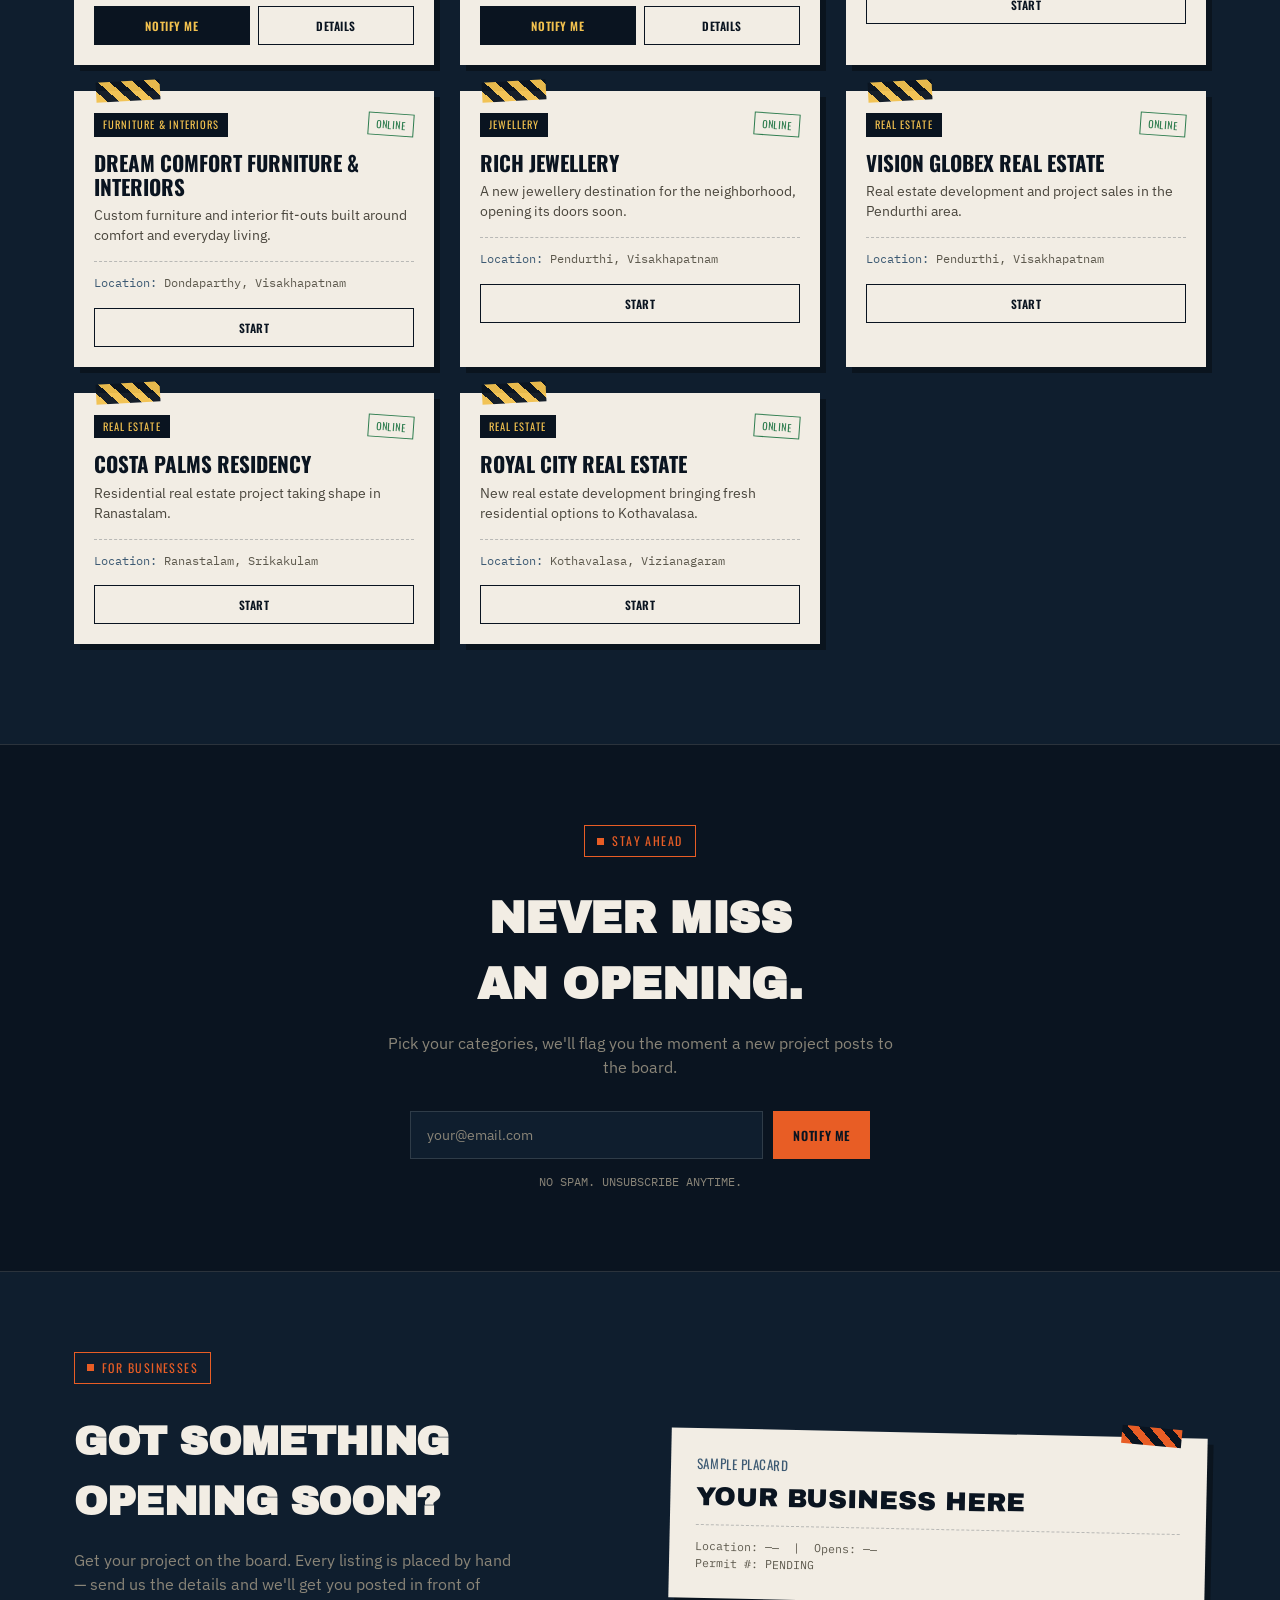
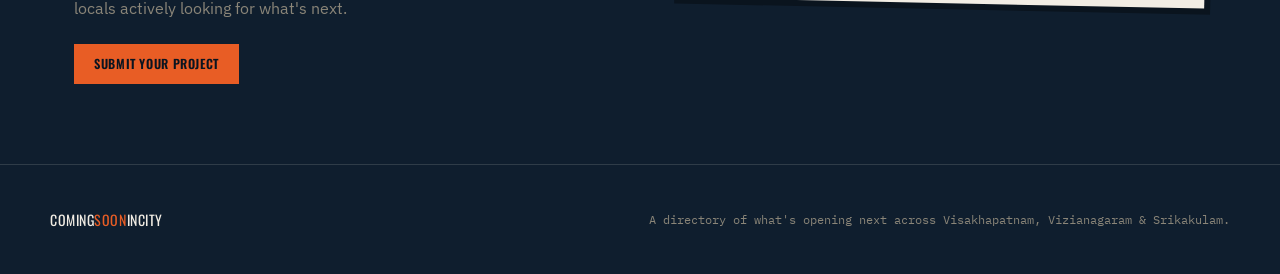
==== commit f19e5a60: "Update comingsoonincity" ====
--- a/index.html
+++ b/index.html
@@ -126,7 +126,7 @@
   <div class="card" data-cat="travel" data-city="visakhapatnam">
     <div class="tape"></div>
     <div class="card-top"><span class="cat-tag">Travel</span><span class="stamp">Coming Soon</span></div>
-    <h3>Travel Tour Wing</h3>
+    <h3>Travel Tour Wings</h3>
     <p class="desc">Travel and tour planning services for trips near and far, booked locally.</p>
     <div class="meta">
       <span><span class="k">Location:</span> Jagadamba, Visakhapatnam</span>
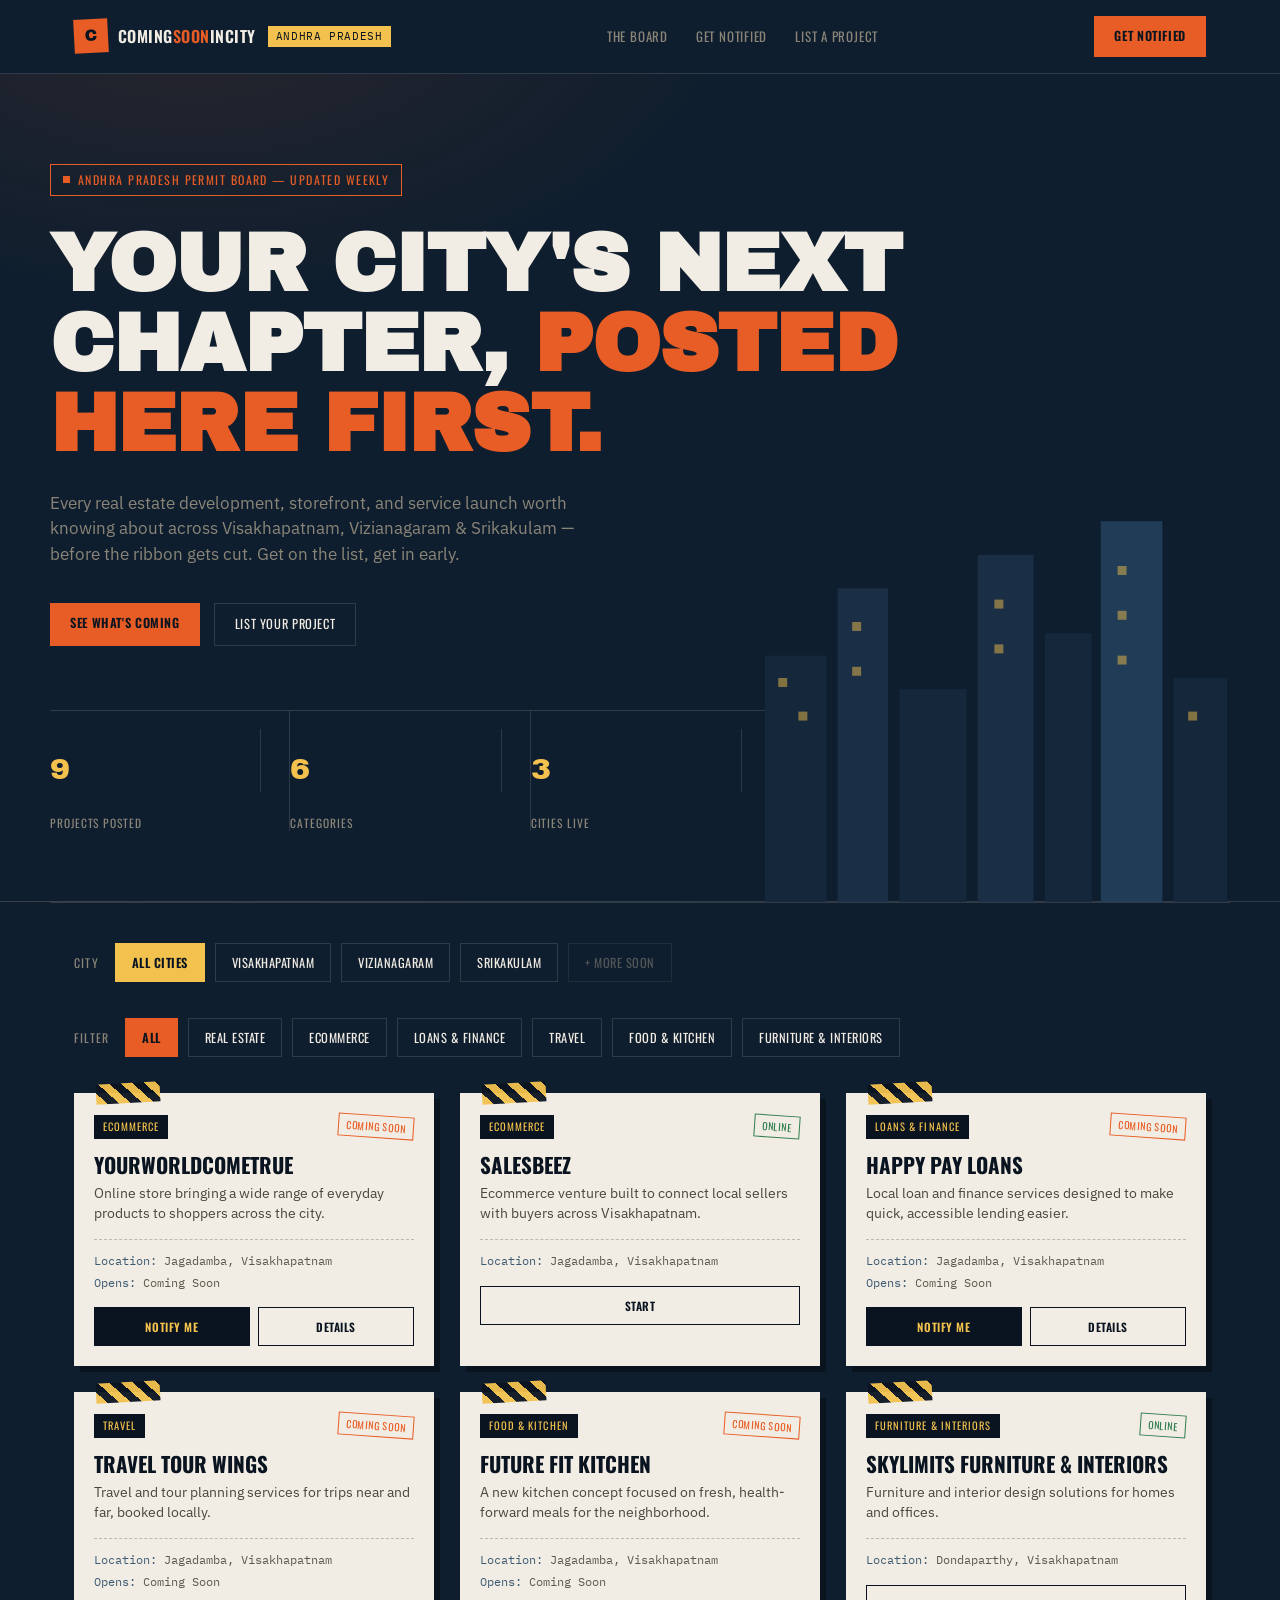
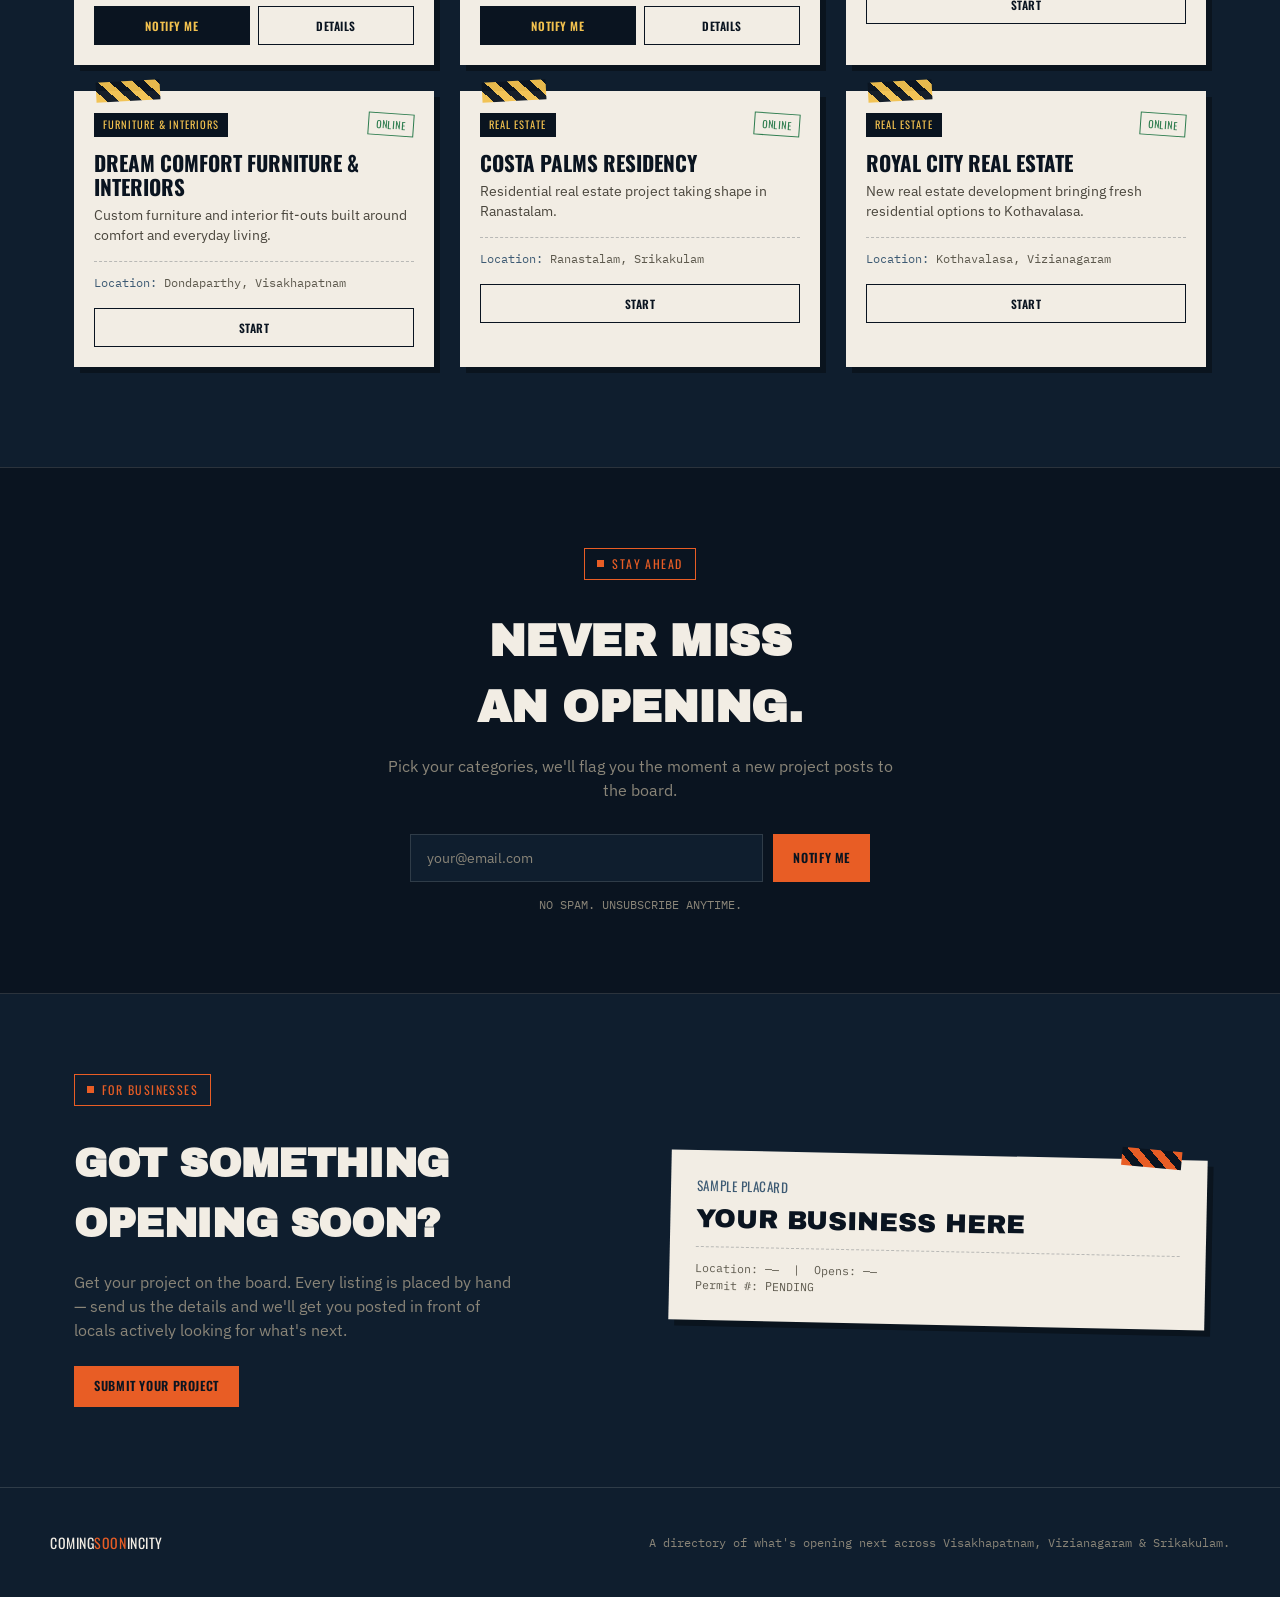
==== commit ac7de215: "Your commit message here" ====
--- a/index.html
+++ b/index.html
@@ -39,8 +39,8 @@
     </div>
 
     <div class="hero-stats">
-      <div><div class="num">11</div><div class="lbl">Projects Posted</div></div>
-      <div><div class="num">7</div><div class="lbl">Categories</div></div>
+      <div><div class="num">9</div><div class="lbl">Projects Posted</div></div>
+      <div><div class="num">6</div><div class="lbl">Categories</div></div>
       <div><div class="num">3</div><div class="lbl">Cities Live</div></div>
     </div>
   </div>
@@ -81,7 +81,6 @@
   <button class="chip" data-filter="travel">Travel</button>
   <button class="chip" data-filter="kitchen">Food &amp; Kitchen</button>
   <button class="chip" data-filter="furniture">Furniture &amp; Interiors</button>
-  <button class="chip" data-filter="jewellery">Jewellery</button>
 </div>
 
 <div class="board" id="cardGrid">
@@ -173,32 +172,6 @@
     </div>
   </div>
 
-  <div class="card" data-cat="jewellery" data-city="visakhapatnam">
-    <div class="tape"></div>
-    <div class="card-top"><span class="cat-tag">Jewellery</span><span class="stamp online">Online</span></div>
-    <h3>Rich Jewellery</h3>
-    <p class="desc">A new jewellery destination for the neighborhood, opening its doors soon.</p>
-    <div class="meta">
-      <span><span class="k">Location:</span> Pendurthi, Visakhapatnam</span>
-    </div>
-    <div class="card-cta">
-      <button class="start-btn" data-name="Rich Jewellery" data-youtube="https://youtube.com/@richjewellery" data-instagram="https://instagram.com/richjewellery" data-wa-join="https://wa.me/9959427831?text=Hi%2C%20I%27d%20like%20to%20connect%20with%20Rich%20Jewellery" data-wa-buy="https://wa.me/9959427831?text=Hi%2C%20I%27d%20like%20to%20purchase%20items%20from%20Rich%20Jewellery">Start</button>
-    </div>
-  </div>
-
-  <div class="card" data-cat="real-estate" data-city="visakhapatnam">
-    <div class="tape"></div>
-    <div class="card-top"><span class="cat-tag">Real Estate</span><span class="stamp online">Online</span></div>
-    <h3>Vision Globex Real Estate</h3>
-    <p class="desc">Real estate development and project sales in the Pendurthi area.</p>
-    <div class="meta">
-      <span><span class="k">Location:</span> Pendurthi, Visakhapatnam</span>
-    </div>
-    <div class="card-cta">
-      <button class="start-btn" data-name="Vision Globex Real Estate" data-youtube="https://youtube.com/@visionglobexrealestate" data-instagram="https://instagram.com/visionglobexrealestate" data-wa-join="https://wa.me/9347965863?text=Hi%2C%20I%27d%20like%20to%20connect%20with%20Vision%20Globex%20Real%20Estate" data-wa-buy="https://wa.me/910000000000?text=Hi%2C%20I%27d%20like%20to%20know%20more%20about%20properties%20from%20Vision%20Globex%20Real%20Estate">Start</button>
-    </div>
-  </div>
-
   <div class="card" data-cat="real-estate" data-city="srikakulam">
     <div class="tape"></div>
     <div class="card-top"><span class="cat-tag">Real Estate</span><span class="stamp online">Online</span></div>
@@ -208,7 +181,7 @@
       <span><span class="k">Location:</span> Ranastalam, Srikakulam</span>
     </div>
     <div class="card-cta">
-      <button class="start-btn" data-name="Costa Palms Residency" data-youtube="https://youtube.com/@costapalmsresidency" data-instagram="https://instagram.com/costapalmsresidency" data-wa-join="https://wa.me/9347965863?text=Hi%2C%20I%27d%20like%20to%20connect%20with%20Costa%20Palms%20Residency" data-wa-buy="https://wa.me/910000000000?text=Hi%2C%20I%27d%20like%20to%20know%20more%20about%20properties%20from%20Costa%20Palms%20Residency">Start</button>
+      <button class="start-btn" data-name="Costa Palms Residency" data-youtube="https://youtube.com/@costapalmsresidency" data-instagram="https://instagram.com/costapalmsresidency" data-wa-join="https://wa.me/9347965863?text=Hi%2C%20I%27d%20like%20to%20connect%20with%20Costa%20Palms%20Residency" data-wa-buy="https://wa.me/9347965863?text=Hi%2C%20I%27d%20like%20to%20know%20more%20about%20properties%20from%20Costa%20Palms%20Residency">Start</button>
     </div>
   </div>
 
@@ -221,7 +194,7 @@
       <span><span class="k">Location:</span> Kothavalasa, Vizianagaram</span>
     </div>
     <div class="card-cta">
-      <button class="start-btn" data-name="Royal City Real Estate" data-youtube="https://youtube.com/@royalcityrealestate" data-instagram="https://instagram.com/royalcityrealestate" data-wa-join="https://wa.me/9347965863?text=Hi%2C%20I%27d%20like%20to%20connect%20with%20Royal%20City%20Real%20Estate" data-wa-buy="https://wa.me/910000000000?text=Hi%2C%20I%27d%20like%20to%20know%20more%20about%20properties%20from%20Royal%20City%20Real%20Estate">Start</button>
+      <button class="start-btn" data-name="Royal City Real Estate" data-youtube="https://youtube.com/@royalcityrealestate" data-instagram="https://instagram.com/royalcityrealestate" data-wa-join="https://wa.me/9347965863?text=Hi%2C%20I%27d%20like%20to%20connect%20with%20Royal%20City%20Real%20Estate" data-wa-buy="https://wa.me/9347965863?text=Hi%2C%20I%27d%20like%20to%20know%20more%20about%20properties%20from%20Royal%20City%20Real%20Estate">Start</button>
     </div>
   </div>
 
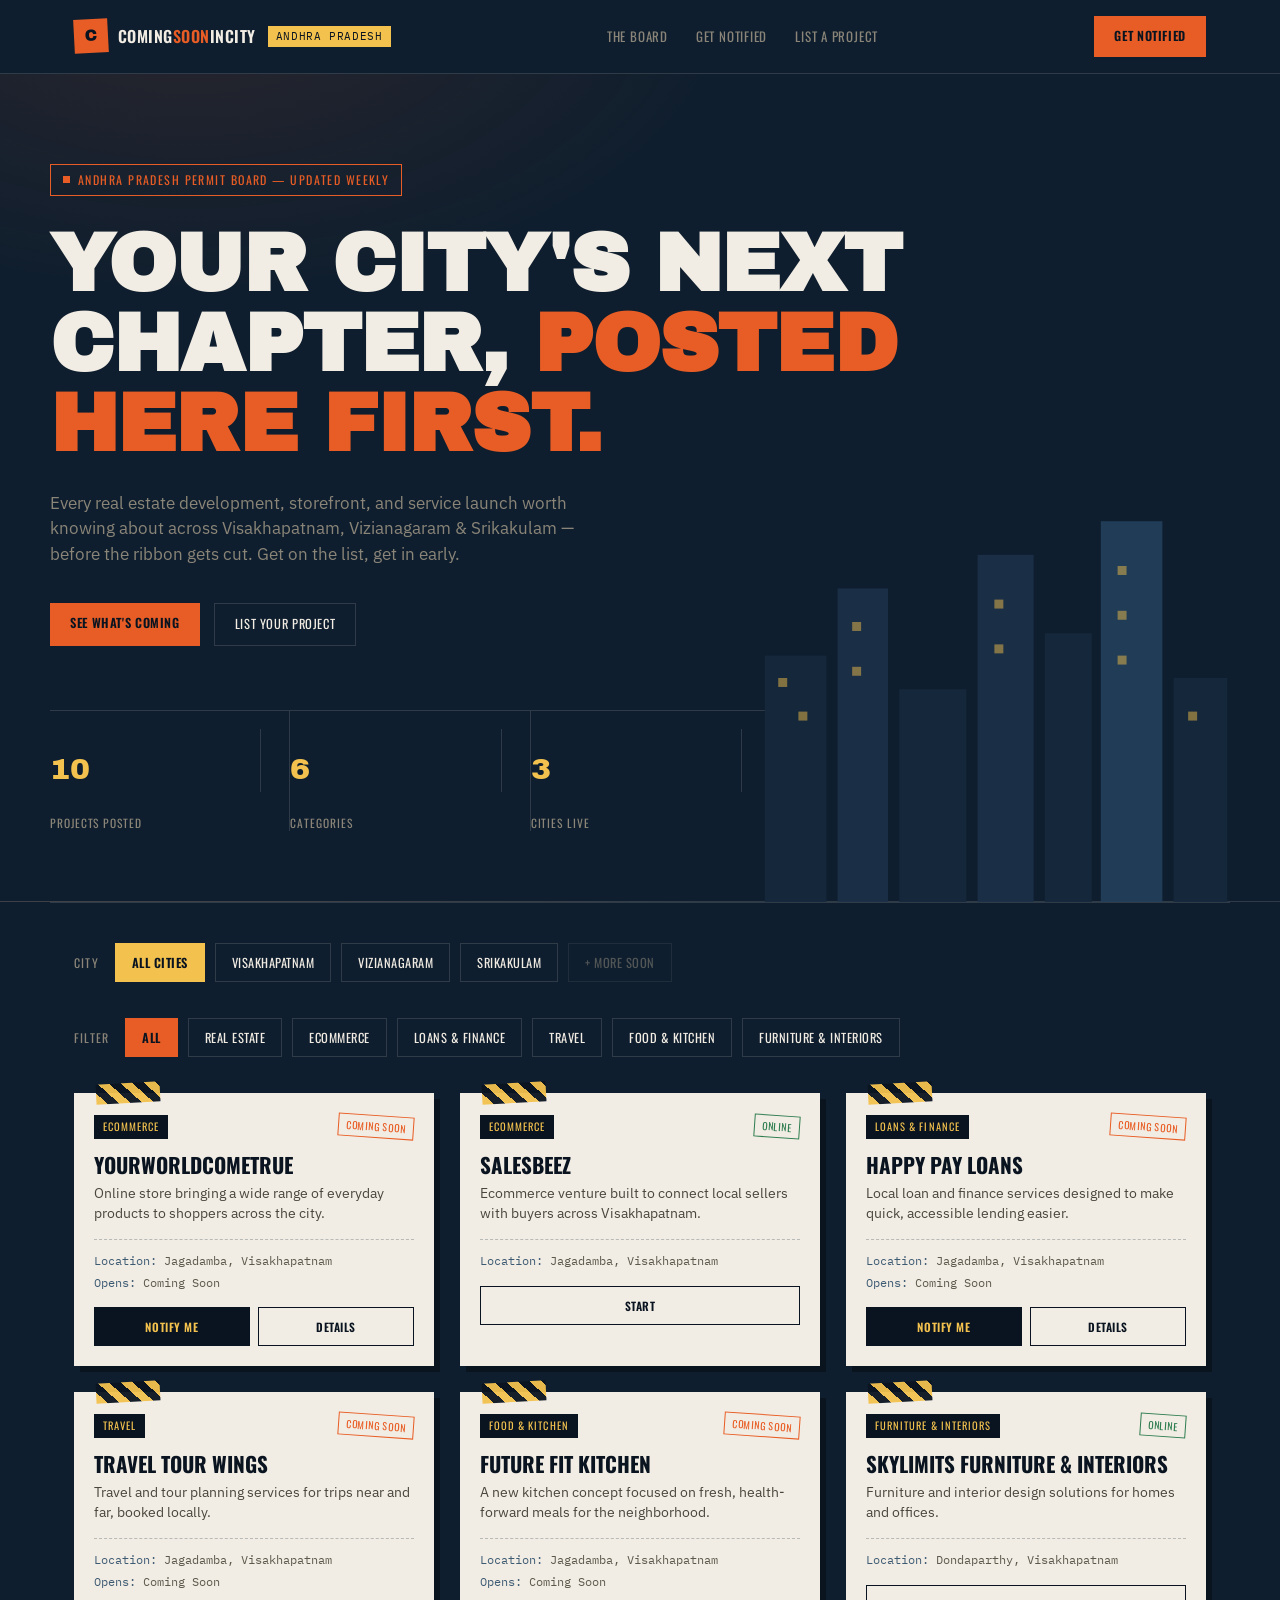
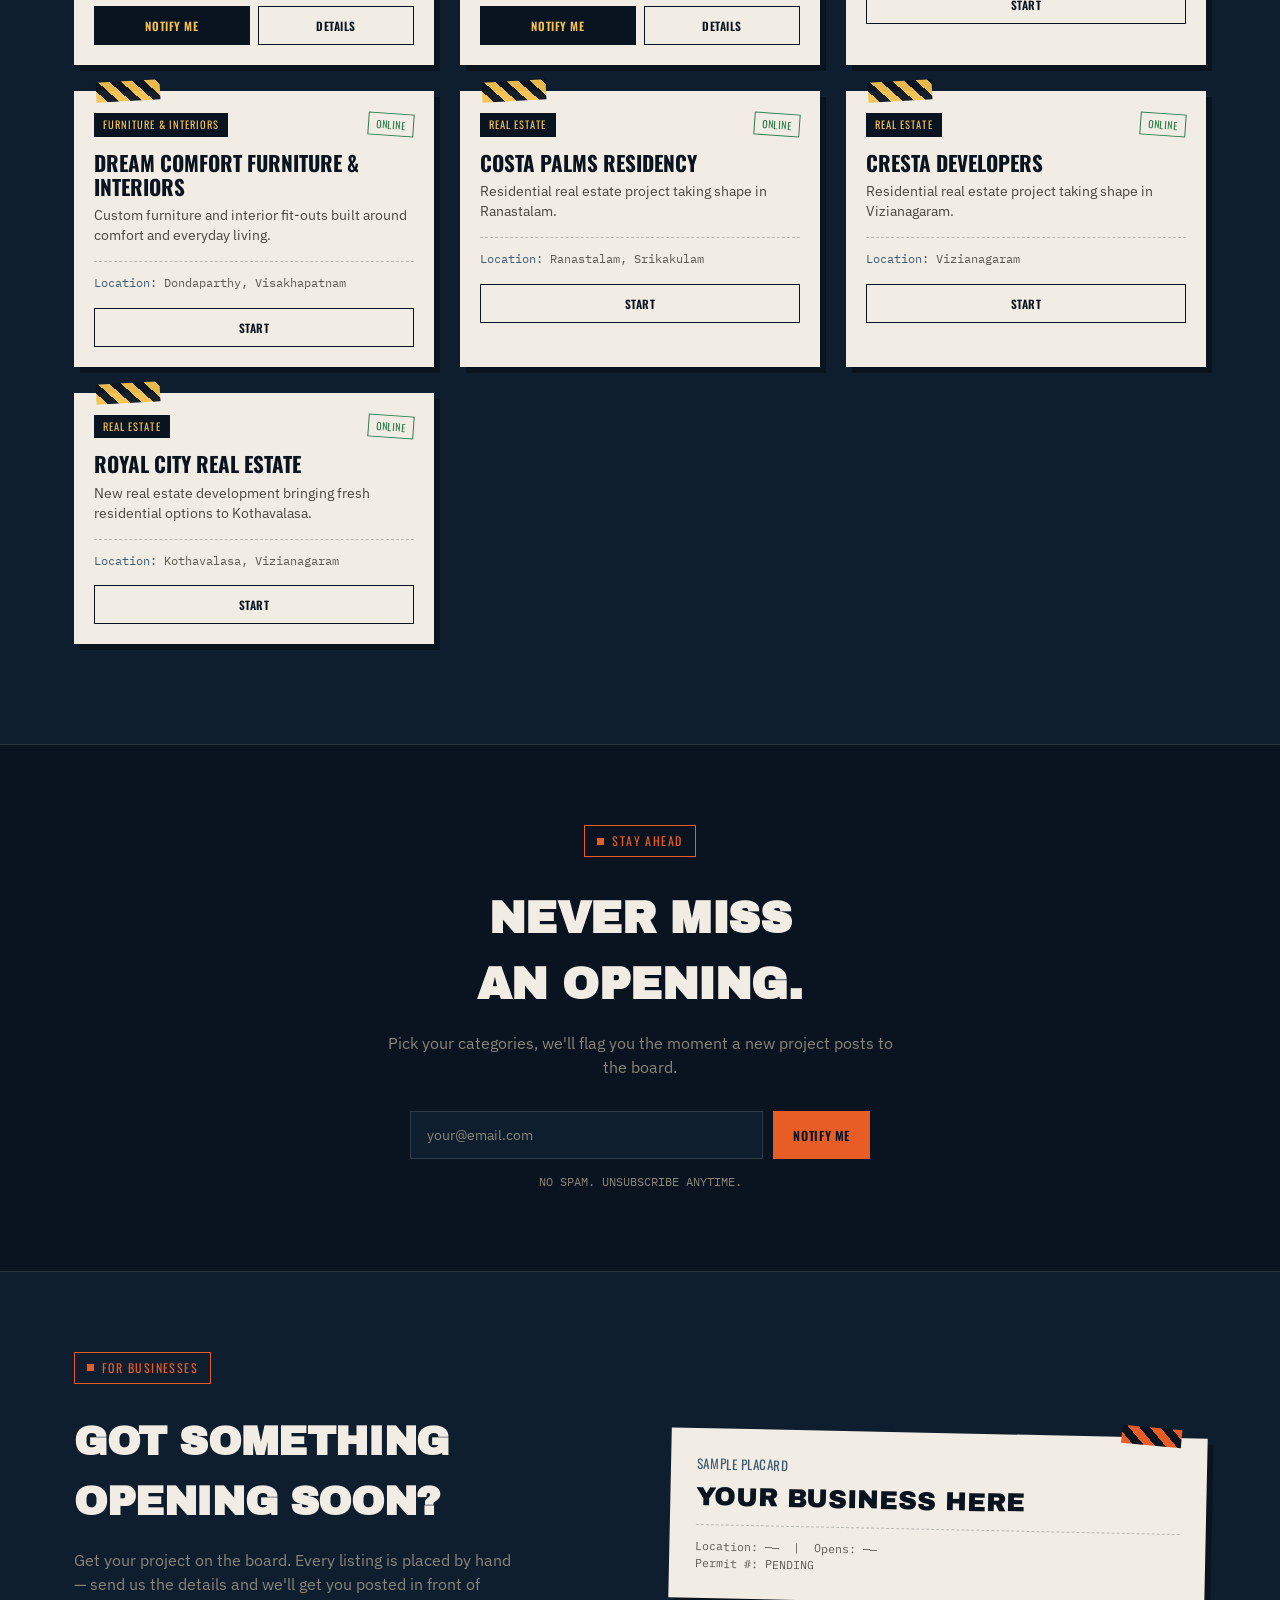
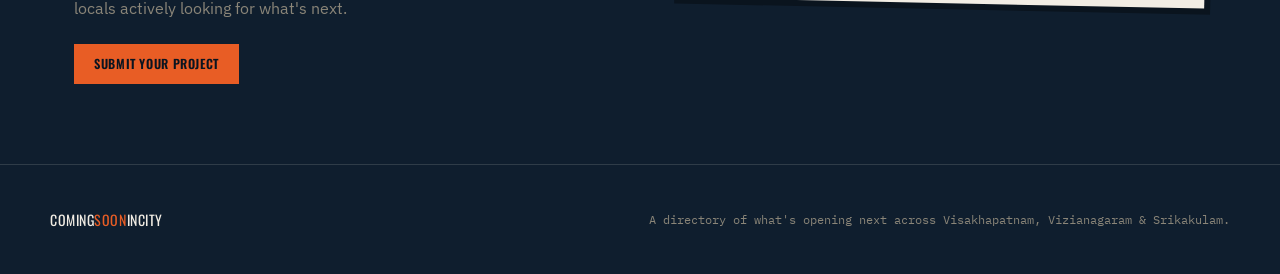
==== commit d5c922f8: "Your commit message here" ====
--- a/index.html
+++ b/index.html
@@ -39,7 +39,7 @@
     </div>
 
     <div class="hero-stats">
-      <div><div class="num">9</div><div class="lbl">Projects Posted</div></div>
+      <div><div class="num">10</div><div class="lbl">Projects Posted</div></div>
       <div><div class="num">6</div><div class="lbl">Categories</div></div>
       <div><div class="num">3</div><div class="lbl">Cities Live</div></div>
     </div>
@@ -155,7 +155,7 @@
       <span><span class="k">Location:</span> Dondaparthy, Visakhapatnam</span>
     </div>
     <div class="card-cta">
-      <button class="start-btn" data-name="Skylimits Furniture &amp; Interiors" data-youtube="https://youtube.com/@skylimitsfurniture" data-instagram="https://instagram.com/skylimitsfurniture" data-wa-join="https://wa.me/9959427831?text=Hi%2C%20I%27d%20like%20to%20connect%20with%20Skylimits%20Furniture" data-wa-buy="https://wa.me/9959427831?text=Hi%2C%20I%27d%20like%20to%20purchase%20items%20from%20Skylimits%20Furniture">Start</button>
+      <button class="start-btn" data-name="Skylimits Furniture &amp; Interiors" data-youtube="https://www.youtube.com/@skylimitsvizag" data-instagram="https://www.instagram.com/skylimits_officiall/" data-wa-join="https://wa.me/9959427831?text=Hi%2C%20I%27d%20like%20to%20connect%20with%20Skylimits%20Furniture" data-wa-buy="https://wa.me/9959427831?text=Hi%2C%20I%27d%20like%20to%20purchase%20items%20from%20Skylimits%20Furniture">Start</button>
     </div>
   </div>
 
@@ -168,7 +168,7 @@
       <span><span class="k">Location:</span> Dondaparthy, Visakhapatnam</span>
     </div>
     <div class="card-cta">
-      <button class="start-btn" data-name="Dream Comfort Furniture &amp; Interiors" data-youtube="https://youtube.com/@dreamcomfortfurniture" data-instagram="https://instagram.com/dreamcomfortfurniture" data-wa-join="https://wa.me/9959427831?text=Hi%2C%20I%27d%20like%20to%20connect%20with%20Dream%20Comfort%20Furniture" data-wa-buy="https://wa.me/9959427831?text=Hi%2C%20I%27d%20like%20to%20purchase%20items%20from%20Dream%20Comfort%20Furniture">Start</button>
+      <button class="start-btn" data-name="Dream Comfort Furniture &amp; Interiors" data-youtube="https://www.youtube.com/@dreamcomfortfurnitureIndia" data-instagram="https://www.instagram.com/dreamcomfortfurnitureindia/" data-wa-join="https://wa.me/9959427831?text=Hi%2C%20I%27d%20like%20to%20connect%20with%20Dream%20Comfort%20Furniture" data-wa-buy="https://wa.me/9959427831?text=Hi%2C%20I%27d%20like%20to%20purchase%20items%20from%20Dream%20Comfort%20Furniture">Start</button>
     </div>
   </div>
 
@@ -181,7 +181,20 @@
       <span><span class="k">Location:</span> Ranastalam, Srikakulam</span>
     </div>
     <div class="card-cta">
-      <button class="start-btn" data-name="Costa Palms Residency" data-youtube="https://youtube.com/@costapalmsresidency" data-instagram="https://instagram.com/costapalmsresidency" data-wa-join="https://wa.me/9347965863?text=Hi%2C%20I%27d%20like%20to%20connect%20with%20Costa%20Palms%20Residency" data-wa-buy="https://wa.me/9347965863?text=Hi%2C%20I%27d%20like%20to%20know%20more%20about%20properties%20from%20Costa%20Palms%20Residency">Start</button>
+      <button class="start-btn"  data-wa-join="https://wa.me/9347965863?text=Hi%2C%20I%27d%20like%20to%20connect%20with%20Costa%20Palms%20Residency" data-wa-buy="https://wa.me/9347965863?text=Hi%2C%20I%27d%20like%20to%20know%20more%20about%20properties%20from%20Costa%20Palms%20Residency">Start</button>
+    </div>
+  </div>
+
+  <div class="card" data-cat="real-estate" data-city="Visakhapatnam">
+    <div class="tape"></div>
+    <div class="card-top"><span class="cat-tag">Real Estate</span><span class="stamp online">Online</span></div>
+    <h3>Cresta Developers</h3>
+    <p class="desc">Residential real estate project taking shape in Vizianagaram.</p>
+    <div class="meta">
+      <span><span class="k">Location:</span> Vizianagaram</span>
+    </div>
+    <div class="card-cta">
+      <button class="start-btn" data-wa-join="https://wa.me/9347965863?text=Hi%2C%20I%27d%20like%20to%20connect%20with%20Costa%20Palms%20Residency" data-wa-buy="https://wa.me/9347965863?text=Hi%2C%20I%27d%20like%20to%20know%20more%20about%20properties%20from%20Costa%20Palms%20Residency">Start</button>
     </div>
   </div>
 
@@ -194,7 +207,7 @@
       <span><span class="k">Location:</span> Kothavalasa, Vizianagaram</span>
     </div>
     <div class="card-cta">
-      <button class="start-btn" data-name="Royal City Real Estate" data-youtube="https://youtube.com/@royalcityrealestate" data-instagram="https://instagram.com/royalcityrealestate" data-wa-join="https://wa.me/9347965863?text=Hi%2C%20I%27d%20like%20to%20connect%20with%20Royal%20City%20Real%20Estate" data-wa-buy="https://wa.me/9347965863?text=Hi%2C%20I%27d%20like%20to%20know%20more%20about%20properties%20from%20Royal%20City%20Real%20Estate">Start</button>
+      <button class="start-btn" data-name="Royal City Real Estate" data-youtube="https://www.youtube.com/@Vizagmemories-cityofdestiny" data-instagram="https://www.instagram.com/vizagmemoriescityofdestiny/" data-wa-join="https://wa.me/9347965863?text=Hi%2C%20I%27d%20like%20to%20connect%20with%20Royal%20City%20Real%20Estate" data-wa-buy="https://wa.me/9347965863?text=Hi%2C%20I%27d%20like%20to%20know%20more%20about%20properties%20from%20Royal%20City%20Real%20Estate">Start</button>
     </div>
   </div>
 
